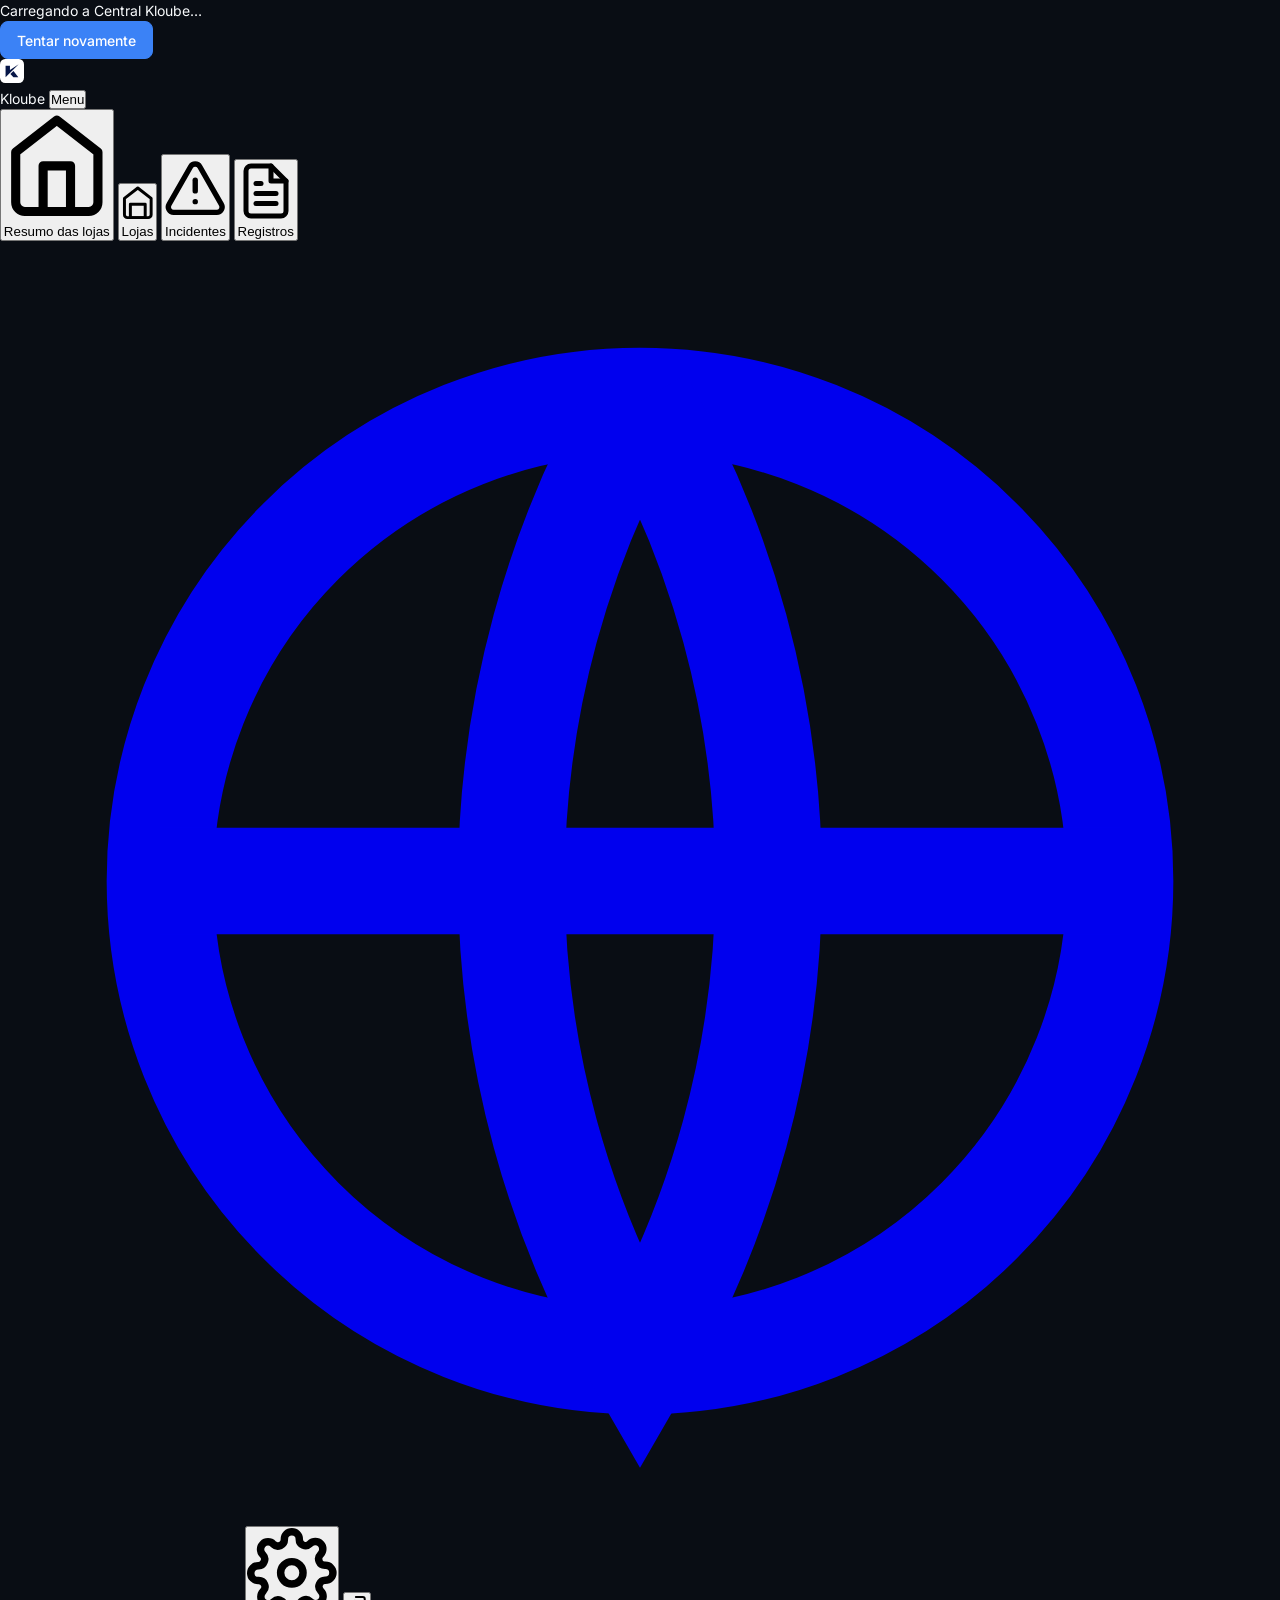
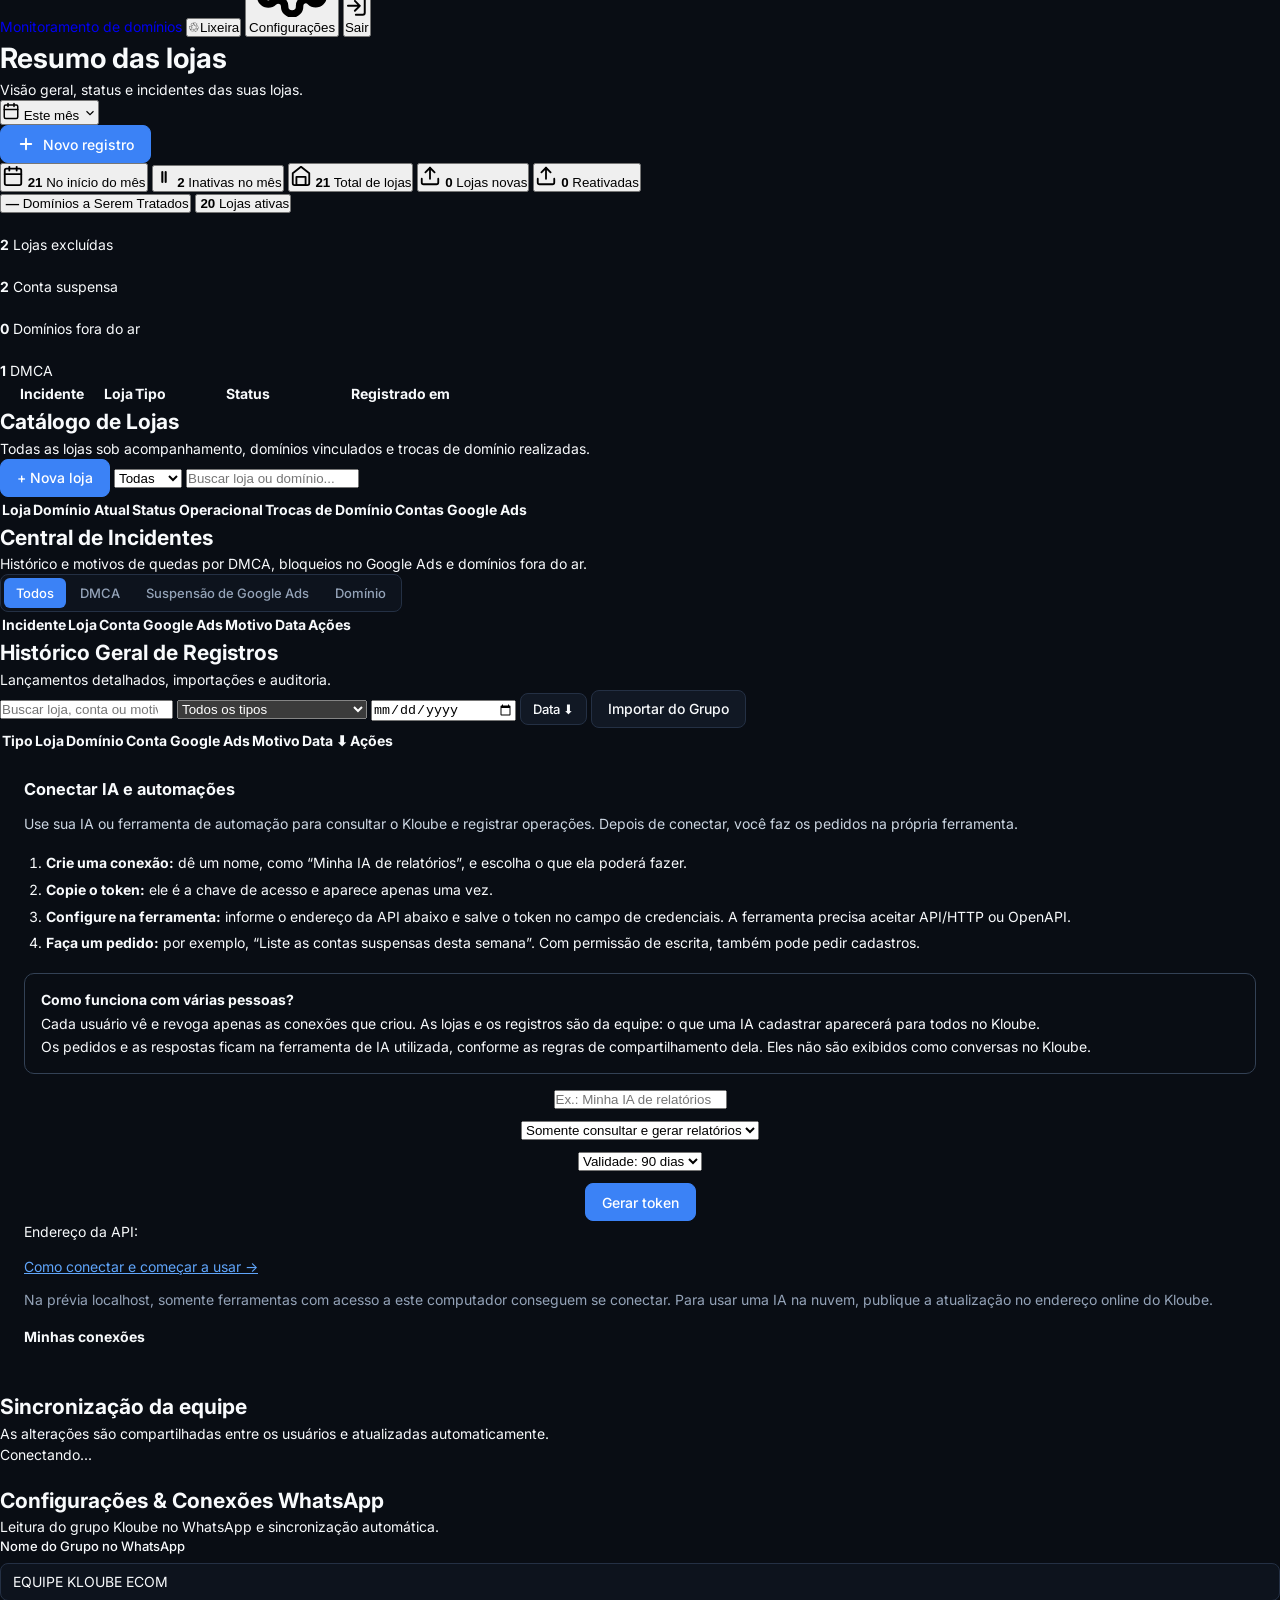
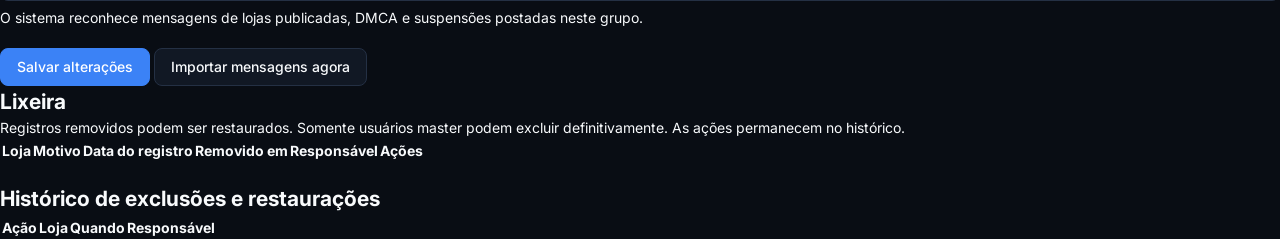
==== public/index.html @ 589d80f4 "Registra três trocas de domínio e adiciona carregamento inicial" ====
<!DOCTYPE html>
<html lang="pt-BR">
<head>
    <meta charset="UTF-8" />
    <meta name="viewport" content="width=device-width, initial-scale=1.0" />
    <title>Kloube — Resumo das Lojas</title>
    <link rel="shortcut icon" type="image/svg+xml" href="data:image/svg+xml,%3Csvg xmlns='http://www.w3.org/2000/svg' viewBox='0 0 28 28' fill='none'%3E%3Crect width='28' height='28' rx='6' fill='%23FFFFFF'/%3E%3Cpath d='M6.5 7.8H11.6V12.9L21.8 6.2L6.5 21.2V7.8Z' fill='%23061647'/%3E%3Cpath d='M15.7 13.9L12.1 17.4L15.7 21.2H21.4L15.7 13.9Z' fill='%23061647'/%3E%3C/svg%3E" />
    <link rel="preconnect" href="https://fonts.googleapis.com">
    <link rel="preconnect" href="https://fonts.gstatic.com" crossorigin>
    <link href="https://fonts.googleapis.com/css2?family=Inter:wght@400;500;600;700&family=JetBrains+Mono:wght@400;500&family=Plus+Jakarta+Sans:wght@600;700&display=swap" rel="stylesheet">
    <link rel="stylesheet" href="/styles.css?v=compact-tables-6" />
    <link rel="stylesheet" href="/date-picker.css?v=20261105">
    <link rel="stylesheet" href="/kloube-theme.css?v=5">
</head>
<body class="app-layout">
    <div id="dashboard-loading" class="dashboard-loading">
        <span class="dashboard-loading-spinner" aria-hidden="true"></span>
        <p id="dashboard-loading-message" role="status">Carregando a Central Kloube…</p>
        <button type="button" class="btn btn-primary" id="dashboard-loading-retry" hidden>Tentar novamente</button>
    </div>
    <!-- BARRA LATERAL (SIDEBAR KLOUBE) -->
    <aside class="sidebar" id="sidebar">
        <div class="sidebar-brand">
            <div class="brand-logo-badge">
                <svg width="24" height="24" viewBox="0 0 28 28" fill="none">
                    <rect width="28" height="28" rx="6" fill="#FFFFFF"/>
                    <path d="M6.5 7.8H11.6V12.9L21.8 6.2L6.5 21.2V7.8Z" fill="#061647"/>
                    <path d="M15.7 13.9L12.1 17.4L15.7 21.2H21.4L15.7 13.9Z" fill="#061647"/>
                </svg>
            </div>
            <span class="brand-logo-text">Kloube</span>
            <button type="button" class="mobile-back-btn" id="mobile-back-btn" hidden><span aria-hidden="true">←</span> Voltar</button>
            <button type="button" class="mobile-menu-toggle" id="mobile-menu-toggle" aria-controls="sidebar-nav" aria-expanded="false">Menu</button>
        </div>

        <nav class="sidebar-nav" id="sidebar-nav" aria-label="Navegação principal">
            <button type="button" class="nav-item active" data-view="summary">
                <svg class="nav-icon" viewBox="0 0 24 24" fill="none" stroke="currentColor" stroke-width="2" stroke-linecap="round" stroke-linejoin="round">
                    <path d="m3 9 9-7 9 7v11a2 2 0 0 1-2 2H5a2 2 0 0 1-2-2z"></path>
                    <polyline points="9 22 9 12 15 12 15 22"></polyline>
                </svg>
                <span>Resumo das lojas</span>
            </button>

            <button type="button" class="nav-item" data-view="stores">
                <svg class="nav-icon" viewBox="0 0 24 24" fill="none" stroke="currentColor" stroke-width="2" stroke-linecap="round" stroke-linejoin="round">
                    <path d="M3 9l9-7 9 7v11a2 2 0 0 1-2 2H5a2 2 0 0 1-2-2z"></path>
                    <rect x="7" y="13" width="10" height="9"></rect>
                </svg>
                <span>Lojas</span>
            </button>

            <button type="button" class="nav-item" data-view="incidents">
                <svg class="nav-icon" viewBox="0 0 24 24" fill="none" stroke="currentColor" stroke-width="2" stroke-linecap="round" stroke-linejoin="round">
                    <path d="m21.73 18-8-14a2 2 0 0 0-3.48 0l-8 14A2 2 0 0 0 4 21h16a2 2 0 0 0 1.73-3Z"></path>
                    <line x1="12" y1="9" x2="12" y2="13"></line>
                    <line x1="12" y1="17" x2="12.01" y2="17"></line>
                </svg>
                <span>Incidentes</span>
            </button>

            <button type="button" class="nav-item" data-view="records">
                <svg class="nav-icon" viewBox="0 0 24 24" fill="none" stroke="currentColor" stroke-width="2" stroke-linecap="round" stroke-linejoin="round">
                    <path d="M14 2H6a2 2 0 0 0-2 2v16a2 2 0 0 0 2 2h12a2 2 0 0 0 2-2V8z"></path>
                    <polyline points="14 2 14 8 20 8"></polyline>
                    <line x1="16" y1="13" x2="8" y2="13"></line>
                    <line x1="16" y1="17" x2="8" y2="17"></line>
                    <polyline points="10 9 9 9 8 9"></polyline>
                </svg>
                <span>Registros</span>
            </button>

            <a class="nav-item" href="/monitoramento/" style="text-decoration:none">
                <svg class="nav-icon" viewBox="0 0 24 24" fill="none" stroke="currentColor" stroke-width="2"><circle cx="12" cy="12" r="9"/><path d="M3 12h18M12 3a18 18 0 0 1 0 18 18 18 0 0 1 0-18"/></svg>
                <span>Monitoramento de domínios</span>
            </a>

            <button type="button" class="nav-item" data-view="trash"><span aria-hidden="true">♲</span><span>Lixeira</span></button>
            <button type="button" class="nav-item" data-view="settings">
                <svg class="nav-icon" viewBox="0 0 24 24" fill="none" stroke="currentColor" stroke-width="2" stroke-linecap="round" stroke-linejoin="round">
                    <circle cx="12" cy="12" r="3"></circle>
                    <path d="M19.4 15a1.65 1.65 0 0 0 .33 1.82l.06.06a2 2 0 0 1 0 2.83 2 2 0 0 1-2.83 0l-.06-.06a1.65 1.65 0 0 0-1.82-.33 1.65 1.65 0 0 0-1 1.51V21a2 2 0 0 1-2 2 2 2 0 0 1-2-2v-.09A1.65 1.65 0 0 0 9 19.4a1.65 1.65 0 0 0-1.82.33l-.06.06a2 2 0 0 1-2.83 0 2 2 0 0 1 0-2.83l.06-.06a1.65 1.65 0 0 0 .33-1.82 1.65 1.65 0 0 0-1.51-1H3a2 2 0 0 1-2-2 2 2 0 0 1 2-2h.09A1.65 1.65 0 0 0 4.6 9a1.65 1.65 0 0 0-.33-1.82l-.06-.06a2 2 0 0 1 0-2.83 2 2 0 0 1 2.83 0l.06.06a1.65 1.65 0 0 0 1.82.33H9a1.65 1.65 0 0 0 1-1.51V3a2 2 0 0 1 2-2 2 2 0 0 1 2 2v.09a1.65 1.65 0 0 0 1 1.51 1.65 1.65 0 0 0 1.82-.33l.06-.06a2 2 0 0 1 2.83 0 2 2 0 0 1 0 2.83l-.06.06a1.65 1.65 0 0 0-.33 1.82V9a1.65 1.65 0 0 0 1.51 1H21a2 2 0 0 1 2 2 2 2 0 0 1-2 2h-.09a1.65 1.65 0 0 0-1.51 1z"></path>
                </svg>
                <span>Configurações</span>
            </button>
            <button type="button" id="btn-app-logout" class="nav-item"><svg class="nav-icon" viewBox="0 0 24 24" fill="none" stroke="currentColor" stroke-width="2" stroke-linecap="round" stroke-linejoin="round" aria-hidden="true"><path d="M10 17l5-5-5-5m5 5H3m8-9h7a2 2 0 0 1 2 2v14a2 2 0 0 1-2 2h-7"/></svg><span>Sair</span></button>
        </nav>

    </aside>

    <!-- ÁREA PRINCIPAL -->
    <main class="main-content">
        <!-- CABEÇALHO SUPERIOR -->
        <header class="dashboard-header">
            <div class="header-titles">
                <h1 class="header-title" id="page-main-title">Resumo das lojas</h1>
                <p class="header-subtitle summary-subtitle">Visão geral, status e incidentes das suas lojas.</p>
            </div>

            <div class="header-actions">
                <!-- Seletor de Período & Calendário -->
                <div class="calendar-filter-dropdown" id="calendar-filter-container">
                    <button type="button" class="calendar-trigger-btn" id="btn-calendar-trigger">
                        <svg class="calendar-icon" width="18" height="18" viewBox="0 0 24 24" fill="none" stroke="currentColor" stroke-width="2" stroke-linecap="round" stroke-linejoin="round">
                            <rect x="3" y="4" width="18" height="18" rx="2" ry="2"></rect>
                            <line x1="16" y1="2" x2="16" y2="6"></line>
                            <line x1="8" y1="2" x2="8" y2="6"></line>
                            <line x1="3" y1="10" x2="21" y2="10"></line>
                        </svg>
                        <span id="calendar-trigger-label">Este mês</span>
                        <svg class="chevron-icon" width="14" height="14" viewBox="0 0 24 24" fill="none" stroke="currentColor" stroke-width="2">
                            <polyline points="6 9 12 15 18 9"></polyline>
                        </svg>
                    </button>

                    <!-- Menu Popover Dropdown -->
                    <div class="calendar-menu-popover" id="calendar-menu" style="display:none;">
                        <div class="calendar-presets">
                            <button type="button" class="calendar-preset-btn" data-preset="day">
                                <span>Dia</span>
                            </button>
                            <button type="button" class="calendar-preset-btn" data-preset="week">
                                <span>Últimos 7 dias</span>
                            </button>
                            <button type="button" class="calendar-preset-btn active" data-preset="this_month">
                                <span>Este mês</span>
                            </button>
                            <button type="button" class="calendar-preset-btn" data-preset="prev_month">
                                <span>Mês anterior</span>
                            </button>
                            <button type="button" class="calendar-preset-btn" data-preset="custom">
                                <span>Personalizado</span>
                            </button>
                        </div>

                        <!-- Seletor de Período Personalizado -->
                        <div class="custom-range-box" id="custom-range-box" style="display:none;">
                            <div class="custom-range-fields">
                                <div class="custom-field">
                                    <label for="custom-date-start">De:</label>
                                    <input type="date" id="custom-date-start" />
                                </div>
                                <div class="custom-field">
                                    <label for="custom-date-end">Até:</label>
                                    <input type="date" id="custom-date-end" />
                                </div>
                            </div>
                            <button type="button" id="btn-apply-custom-range" class="btn btn-primary btn-sm" style="width:100%;margin-top:10px;">
                                Aplicar filtro
                            </button>
                        </div>
                    </div>
                </div>

                <!-- Botão Novo Registro -->
                <button type="button" id="btn-open-add-modal" class="btn btn-primary btn-add-record">
                    <svg width="18" height="18" viewBox="0 0 24 24" fill="none" stroke="currentColor" stroke-width="2.5" stroke-linecap="round" stroke-linejoin="round">
                        <line x1="12" y1="5" x2="12" y2="19"></line>
                        <line x1="5" y1="12" x2="19" y2="12"></line>
                    </svg>
                    <span>Novo registro</span>
                </button>
            </div>
        </header>

        <!-- VIEW 1: RESUMO DAS LOJAS (TELA PRINCIPAL IDÊNTICA AO LAYOUT) -->
        <section id="view-summary" class="view-panel active">
            <!-- LINHA 1: BARRA DE MÉTRICAS PRINCIPAIS (5 CARDS) -->
            <div class="metrics-bar-card">
                <!-- 1. No início do mês -->
                <button type="button" aria-controls="inspector-drawer" aria-pressed="false" class="metric-kpi-item" data-inspect="start_stores" title="Clique para ver as lojas que iniciaram o mês">
                    <span class="kpi-icon-box kpi-icon-box-muted">
                        <svg width="22" height="22" viewBox="0 0 24 24" fill="none" stroke="currentColor" stroke-width="2" stroke-linecap="round" stroke-linejoin="round">
                            <rect x="3" y="4" width="18" height="18" rx="2" ry="2"></rect>
                            <line x1="16" y1="2" x2="16" y2="6"></line>
                            <line x1="8" y1="2" x2="8" y2="6"></line>
                            <line x1="3" y1="10" x2="21" y2="10"></line>
                        </svg>
                    </span>
                    <span class="kpi-body">
                        <strong class="kpi-number" id="kpi-start-stores">21</strong>
                        <span class="kpi-label">No início do mês</span>
                    </span>
                </button>

                <!-- 3. Inativas no mês -->
                <button type="button" aria-controls="inspector-drawer" aria-pressed="false" class="metric-kpi-item" data-inspect="inactive_all" title="Clique para ver as lojas inativas">
                    <span class="kpi-icon-box kpi-icon-box-muted">
                        <svg width="20" height="20" viewBox="0 0 24 24" fill="none" stroke="currentColor" stroke-width="2.5" stroke-linecap="round" stroke-linejoin="round">
                            <line x1="10" y1="6" x2="10" y2="18"></line>
                            <line x1="14" y1="6" x2="14" y2="18"></line>
                        </svg>
                    </span>
                    <span class="kpi-body">
                        <strong class="kpi-number" id="kpi-inactive-stores">2</strong>
                        <span class="kpi-label">Inativas no mês</span>
                    </span>
                </button>

                <!-- 4. Total de lojas -->
                <button type="button" aria-controls="inspector-drawer" aria-pressed="false" class="metric-kpi-item" data-inspect="registered_all" title="Clique para ver o total registrado">
                    <span class="kpi-icon-box kpi-icon-box-muted">
                        <svg width="22" height="22" viewBox="0 0 24 24" fill="none" stroke="currentColor" stroke-width="2" stroke-linecap="round" stroke-linejoin="round">
                            <path d="M3 9l9-7 9 7v11a2 2 0 0 1-2 2H5a2 2 0 0 1-2-2z"></path>
                            <rect x="7" y="13" width="10" height="9"></rect>
                        </svg>
                    </span>
                    <span class="kpi-body">
                        <strong class="kpi-number" id="kpi-total-stores">21</strong>
                        <span class="kpi-label">Total de lojas</span>
                    </span>
                </button>

                <!-- 5. Lojas novas -->
                <button type="button" aria-controls="inspector-drawer" aria-pressed="false" class="metric-kpi-item" data-inspect="published_stores" title="Clique para ver lojas novas">
                    <span class="kpi-icon-box kpi-icon-box-muted">
                        <svg width="22" height="22" viewBox="0 0 24 24" fill="none" stroke="currentColor" stroke-width="2" stroke-linecap="round" stroke-linejoin="round">
                            <path d="M21 15v4a2 2 0 0 1-2 2H5a2 2 0 0 1-2-2v-4"></path>
                            <polyline points="17 8 12 3 7 8"></polyline>
                            <line x1="12" y1="3" x2="12" y2="15"></line>
                        </svg>
                    </span>
                    <span class="kpi-body">
                        <strong class="kpi-number" id="kpi-published-stores">0</strong>
                        <span class="kpi-label">Lojas novas</span>
                    </span>
                </button>
                <!-- 5. Reativadas -->
                <button type="button" aria-controls="inspector-drawer" aria-pressed="false" class="metric-kpi-item" data-inspect="reactivated_stores" title="Clique para ver lojas reativadas">
                    <span class="kpi-icon-box kpi-icon-box-muted">
                        <svg width="22" height="22" viewBox="0 0 24 24" fill="none" stroke="currentColor" stroke-width="2" stroke-linecap="round" stroke-linejoin="round">
                            <path d="M21 15v4a2 2 0 0 1-2 2H5a2 2 0 0 1-2-2v-4"></path>
                            <polyline points="17 8 12 3 7 8"></polyline>
                            <line x1="12" y1="3" x2="12" y2="15"></line>
                        </svg>
                    </span>
                    <span class="kpi-body">
                        <strong class="kpi-number" id="kpi-reactivated-stores">0</strong>
                        <span class="kpi-label">Reativadas</span>
                    </span>
                </button>
            </div>

            <div class="attention-section" role="region" aria-label="Status das lojas">
                <div class="attention-cards-grid">
                    <button type="button" class="attention-card" id="btn-domains-to-treat" data-filter-attention="domains_to_treat" aria-controls="summary-active-stores" aria-pressed="false" title="Ver domínios fora do ar no monitoramento">
                        <span class="attention-card-icon">
                            <img src="/assets/dashboard-domains-to-treat.png" alt="" />
                        </span>
                        <span class="attention-card-info">
                            <strong class="attention-card-val" id="att-val-domains-to-treat">—</strong>
                            <span class="attention-card-label">Domínios a Serem Tratados</span>
                        </span>
                    </button>

                    <button type="button" class="attention-card" id="btn-active-stores" data-filter-attention="active_stores" aria-controls="summary-active-stores" aria-pressed="false" title="Ver a lista de lojas ativas">
                        <span class="attention-card-icon">
                            <img src="/assets/dashboard-active-stores.png" alt="" />
                        </span>
                        <span class="attention-card-info">
                            <strong class="attention-card-val" id="kpi-active-stores">20</strong>
                            <span class="attention-card-label" id="label-active-stores">Lojas ativas</span>
                        </span>
                    </button>

                    <div class="attention-card" data-filter-attention="affected_stores" title="Filtrar lojas excluídas">
                        <div class="attention-card-icon">
                            <img src="/assets/dashboard-excluded-stores.png" alt="" />
                        </div>
                        <div class="attention-card-info">
                            <strong class="attention-card-val" id="att-val-affected-stores">2</strong>
                            <span class="attention-card-label">Lojas excluídas</span>
                        </div>
                    </div>

                    <div class="attention-card" data-filter-attention="ads_suspended" title="Filtrar contas Google Ads suspensas">
                        <div class="attention-card-icon">
                            <img src="/assets/dashboard-suspended-account.png" alt="" />
                        </div>
                        <div class="attention-card-info">
                            <strong class="attention-card-val" id="att-val-accounts-suspended">2</strong>
                            <span class="attention-card-label">Conta suspensa</span>
                        </div>
                    </div>

                    <div class="attention-card" data-filter-attention="domain_down" title="Filtrar domínios fora do ar">
                        <div class="attention-card-icon">
                            <img src="/assets/dashboard-domain-offline.png" alt="" />
                        </div>
                        <div class="attention-card-info">
                            <strong class="attention-card-val" id="att-val-domain-down">0</strong>
                            <span class="attention-card-label">Domínios fora do ar</span>
                        </div>
                    </div>

                    <div class="attention-card" data-filter-attention="dmca" title="Filtrar incidentes de DMCA">
                        <div class="attention-card-icon">
                            <img src="/assets/dashboard-dmca.png" alt="" />
                        </div>
                        <div class="attention-card-info">
                            <strong class="attention-card-val" id="att-val-dmca">1</strong>
                            <span class="attention-card-label">DMCA</span>
                        </div>
                    </div>
                </div>

                <section id="inspector-drawer" class="panel-card metric-details" aria-labelledby="drawer-title" hidden>
                    <div class="panel-card-header">
                        <div>
                            <h2 class="panel-card-title" id="drawer-title"></h2>
                            <p class="panel-card-subtitle" id="drawer-subtitle"></p>
                        </div>
                        <button type="button" class="btn btn-secondary" id="btn-close-drawer">Fechar</button>
                    </div>
                    <div class="metric-details-toolbar">
                        <input type="search" id="drawer-search" class="search-input" aria-label="Filtrar lojas deste indicador" placeholder="Filtrar lojas..." />
                        <span class="drawer-counter" id="drawer-counter" aria-live="polite"></span>
                    </div>
                    <div class="incidents-table-wrapper">
                        <table class="incidents-table" aria-labelledby="drawer-title">
                            <thead><tr>
                                <th scope="col"><span aria-label="Ícone da loja">Loja</span></th>
                                <th scope="col">Nome e domínio</th>
                                <th scope="col">Tipo</th>
                                <th scope="col">Status</th>
                                <th scope="col">Registrado em</th>
                                <th scope="col">Ações</th>
                            </tr></thead>
                            <tbody id="drawer-items-list"></tbody>
                        </table>
                        <div id="drawer-items-empty" class="table-empty-box" hidden>Nenhum item neste indicador.</div>
                    </div>
                </section>

                <div class="incidents-table-wrapper" id="summary-incidents">
                    <table class="incidents-table">
                        <thead>
                            <tr>
                                <th style="width: 100px;">Incidente</th>
                                <th id="incidents-entity-heading">Loja</th>
                                <th id="incidents-type-heading">Tipo</th>
                                <th id="incidents-status-heading" style="width: 160px;">Status</th>
                                <th style="width: 140px;">Registrado em</th>
                                <th style="width: 60px;"></th>
                            </tr>
                        </thead>
                        <tbody id="incidents-tbody">
                            <!-- Inserido dinamicamente via app.js -->
                        </tbody>
                    </table>

                    <div id="incidents-empty" class="table-empty-box" style="display:none;">
                        <p>Nenhum incidente registrado para este período.</p>
                    </div>
                </div>

                <div class="incidents-table-wrapper" id="summary-active-stores" hidden>
                    <table class="incidents-table" aria-label="Lojas ativas">
                        <thead>
                            <tr>
                                <th scope="col">Loja</th>
                                <th scope="col">Domínio</th>
                                <th scope="col" style="width: 160px;">Status</th>
                            </tr>
                        </thead>
                        <tbody id="summary-active-stores-tbody"></tbody>
                    </table>
                    <div id="summary-active-stores-empty" class="table-empty-box" hidden>
                        <p>Nenhuma loja ativa para este período.</p>
                    </div>
                </div>
            </div>
        </section>

        <!-- VIEW 2: LOJAS (RELAÇÃO COMPLETA DE TODAS AS LOJAS) -->
        <section id="view-stores" class="view-panel">
            <div class="panel-card">
                <div class="panel-card-header">
                    <div>
                        <h2 class="panel-card-title">Catálogo de Lojas <span id="stores-catalog-count" aria-live="polite"></span></h2>
                        <p class="panel-card-subtitle" id="stores-catalog-subtitle">Todas as lojas sob acompanhamento, domínios vinculados e trocas de domínio realizadas.</p>
                    </div>
                    <div class="panel-card-actions">
                        <button type="button" id="btn-all-stores" class="btn btn-secondary" style="display:none">Ver todas as lojas</button>
                        <button type="button" id="btn-new-store" class="btn btn-primary">+ Nova loja</button>
                        <select id="stores-status-filter" class="search-input" aria-label="Filtrar lojas por status">
                            <option value="all">Todas</option>
                            <option value="ativa">Ativas</option>
                            <option value="inativa">Inativas</option>
                        </select>
                        <input type="search" id="stores-search-input" class="search-input" placeholder="Buscar loja ou domínio..." />
                    </div>
                </div>
                <div class="table-responsive">
                    <table class="data-table">
                        <thead>
                            <tr>
                                <th>Loja</th>
                                <th>Domínio Atual</th>
                                <th>Status Operacional</th>
                                <th>Trocas de Domínio</th>
                                <th>Contas Google Ads</th>
                            </tr>
                        </thead>
                        <tbody id="stores-tbody"></tbody>
                    </table>
                </div>
            </div>
        </section>

        <!-- VIEW 3: INCIDENTES (PAINEL DEDICADO) -->
        <section id="view-incidents" class="view-panel">
            <div class="panel-card">
                <div class="panel-card-header">
                    <div>
                        <h2 class="panel-card-title">Central de Incidentes</h2>
                        <p class="panel-card-subtitle">Histórico e motivos de quedas por DMCA, bloqueios no Google Ads e domínios fora do ar.</p>
                    </div>
                    <div class="panel-card-actions">
                        <div class="segmented-control">
                            <button type="button" class="segment-btn inc-filter-btn active" data-inc-cat="all">Todos</button>
                            <button type="button" class="segment-btn inc-filter-btn" data-inc-cat="dmca">DMCA</button>
                            
                            <button type="button" class="segment-btn inc-filter-btn" data-inc-cat="ads_suspended">Suspensão de Google Ads</button>
                            <button type="button" class="segment-btn inc-filter-btn" data-inc-cat="domain_down">Domínio</button>
                        </div>
                    </div>
                </div>
                <div class="table-responsive">
                    <table class="data-table">
                        <thead>
                            <tr>
                                <th>Incidente</th>
                                <th>Loja</th>
                                <th>Conta Google Ads</th>
                                <th>Motivo</th>
                                <th>Data</th>
                                <th>Ações</th>
                            </tr>
                        </thead>
                        <tbody id="incidents-full-tbody"></tbody>
                    </table>
                </div>
            </div>
        </section>

        <!-- VIEW 4: REGISTROS (HISTÓRICO GERAL PERMANENTE) -->
        <section id="view-records" class="view-panel">
            <div class="panel-card">
                <div class="panel-card-header">
                    <div>
                        <h2 class="panel-card-title">Histórico Geral de Registros</h2>
                        <p class="panel-card-subtitle">Lançamentos detalhados, importações e auditoria.</p>
                    </div>
                    <div class="panel-card-actions">
                        <input type="search" id="history-search-input" class="search-input" placeholder="Buscar loja, conta ou motivo..." />
                        <select id="history-type-filter" class="search-input" aria-label="Filtrar por tipo" style="width:190px;color-scheme:dark;">
                            <option value="all">Todos os tipos</option>
                            <option value="dmca">DMCA</option>
                            <option value="ads">Suspensão de Google Ads</option>
                            <option value="store_published">Loja nova</option>
                            <option value="store_reactivated">Loja reativada</option>
                            <option value="store_inactive">Loja inativa</option>
                            <option value="domain_swapped">Troca de domínio</option>
                            <option value="domain_down">Domínio fora do ar</option>
                        </select>
                        <input type="date" id="history-date-filter" class="search-input" style="width:145px;" title="Filtrar por data exata" />
                        <button type="button" id="btn-toggle-sort-order" class="btn btn-secondary btn-sm" title="Alternar ordem de ordenação">
                            <span>Data ⬇</span>
                        </button>
                        <button type="button" id="btn-open-paste-modal" class="btn btn-secondary">
                            <span>Importar do Grupo</span>
                        </button>
                    </div>
                </div>
                <div class="table-responsive">
                    <table class="data-table">
                        <thead>
                            <tr>
                                <th>Tipo</th>
                                <th>Loja</th>
                                <th>Domínio</th>
                                <th>Conta Google Ads</th>
                                <th>Motivo</th>
                                <th id="th-sort-date" style="cursor:pointer;user-select:none;" title="Clique para ordenar">
                                    Data <span id="sort-date-icon">⬇</span>
                                </th>
                                <th style="text-align:right;">Ações</th>
                            </tr>
                        </thead>
                        <tbody id="records-full-tbody"></tbody>
                    </table>
                </div>
            </div>
        </section>

        <!-- VIEW 5: CONFIGURAÇÕES -->
        <section id="view-settings" class="view-panel">
            <div class="panel-card" style="margin-bottom:20px;padding:24px">
                <h3>Conectar IA e automações</h3>
                <p style="margin:12px 0;color:#cbd5e1">Use sua IA ou ferramenta de automação para consultar o Kloube e registrar operações. Depois de conectar, você faz os pedidos na própria ferramenta.</p>
                <ol style="padding-left:22px;line-height:1.9;margin:16px 0">
                    <li><strong>Crie uma conexão:</strong> dê um nome, como “Minha IA de relatórios”, e escolha o que ela poderá fazer.</li>
                    <li><strong>Copie o token:</strong> ele é a chave de acesso e aparece apenas uma vez.</li>
                    <li><strong>Configure na ferramenta:</strong> informe o endereço da API abaixo e salve o token no campo de credenciais. A ferramenta precisa aceitar API/HTTP ou OpenAPI.</li>
                    <li><strong>Faça um pedido:</strong> por exemplo, “Liste as contas suspensas desta semana”. Com permissão de escrita, também pode pedir cadastros.</li>
                </ol>
                <div style="padding:14px 16px;border:1px solid #334155;border-radius:10px;margin:16px 0;line-height:1.7">
                    <strong>Como funciona com várias pessoas?</strong>
                    <p>Cada usuário vê e revoga apenas as conexões que criou. As lojas e os registros são da equipe: o que uma IA cadastrar aparecerá para todos no Kloube.</p>
                    <p>Os pedidos e as respostas ficam na ferramenta de IA utilizada, conforme as regras de compartilhamento dela. Eles não são exibidos como conversas no Kloube.</p>
                </div>
                <form id="integration-form" style="display:flex;gap:12px;flex-wrap:wrap;align-items:center">
                    <input class="search-input" id="integration-name" aria-label="Nome da conexão" placeholder="Ex.: Minha IA de relatórios" maxlength="100" required>
                    <select class="filter-select" id="integration-scope"><option value="read">Somente consultar e gerar relatórios</option><option value="write">Consultar e cadastrar registros</option></select>
                    <select class="filter-select" id="integration-days"><option value="90">Validade: 90 dias</option><option value="30">30 dias</option><option value="365">365 dias</option></select>
                    <button class="btn btn-primary" type="submit">Gerar token</button>
                </form>
                <p id="integration-message" role="status"></p>
                <div id="integration-secret" hidden><p>Copie agora: o token só aparece uma vez. Guarde-o no campo de credenciais da ferramenta.</p><input id="integration-token" readonly class="search-input" style="width:100%"><button class="btn btn-secondary" type="button" id="integration-copy">Copiar token</button><button class="btn btn-secondary" type="button" id="integration-hide">Ocultar token</button></div>
                <p>Endereço da API: <code id="integration-url"></code></p>
                <p style="margin:12px 0"><a href="/integration-guide.html" target="_blank" rel="noopener" style="color:#60a5fa">Como conectar e começar a usar →</a></p>
                <p style="color:#94a3b8;margin-bottom:16px">Na prévia localhost, somente ferramentas com acesso a este computador conseguem se conectar. Para usar uma IA na nuvem, publique a atualização no endereço online do Kloube.</p>
                <h4>Minhas conexões</h4>
                <div id="integration-list"></div>
            </div>
            <div id="master-users-card" class="panel-card" style="display:none;margin-bottom:20px">
                <div class="panel-card-header"><div><h2 class="panel-card-title">Usuários e acessos</h2><p class="panel-card-subtitle">Administração master de contas do painel.</p></div></div>
                <div class="settings-content">
                    <form id="master-create-user-form"><div class="form-row-2"><div class="form-field"><label for="master-new-email">E-mail do novo usuário</label><input id="master-new-email" type="email" autocomplete="off" required></div><div class="form-field"><label for="master-new-password">Senha inicial</label><input id="master-new-password" type="password" autocomplete="new-password" minlength="6" required></div></div><button class="btn btn-primary" type="submit" id="master-create-user-btn">Criar conta</button><p id="master-users-message" role="status" style="color:#94a3b8;margin-top:12px"></p></form>
                    <div class="table-responsive"><table class="data-table"><thead><tr><th>E-mail</th><th>Permissão</th><th>Ação</th></tr></thead><tbody id="master-users-body"></tbody></table></div>
                    <details style="margin-top:16px"><summary>Histórico de criação e exclusão de usuários</summary><div id="master-users-audit" style="padding-top:12px;color:#94a3b8;font-size:12px"></div></details>
                </div>
            </div>

            <div class="panel-card" style="margin-bottom:20px"><div class="panel-card-header"><div><h2 class="panel-card-title">Sincronização da equipe</h2><p class="panel-card-subtitle">As alterações são compartilhadas entre os usuários e atualizadas automaticamente.</p></div><span class="badge-pill" id="badge-cloud-status">Conectando...</span></div></div>

            <div class="panel-card">
                <div class="panel-card-header">
                    <div>
                        <h2 class="panel-card-title">Configurações &amp; Conexões WhatsApp</h2>
                        <p class="panel-card-subtitle">Leitura do grupo Kloube no WhatsApp e sincronização automática.</p>
                    </div>
                </div>
                <div class="settings-content">
                    <div class="form-field">
                        <label>Nome do Grupo no WhatsApp</label>
                        <input type="text" id="cfg-target-group" value="EQUIPE KLOUBE ECOM" />
                        <span class="field-hint">O sistema reconhece mensagens de lojas publicadas, DMCA e suspensões postadas neste grupo.</span>
                    </div>

                    <div class="settings-action-row" style="margin-top:20px;">
                        <button type="button" id="btn-save-wa-settings" class="btn btn-primary">Salvar alterações</button>
                        <button type="button" id="btn-open-paste-modal-2" class="btn btn-secondary">Importar mensagens agora</button>
                    </div>
                </div>
            </div>
        </section>
        <section id="view-trash" class="view-panel">
            <div class="panel-card">
                <div class="panel-card-header"><div><h2 class="panel-card-title">Lixeira</h2><p class="panel-card-subtitle">Registros removidos podem ser restaurados. Somente usuários master podem excluir definitivamente. As ações permanecem no histórico.</p></div></div>
                <div class="table-responsive"><table class="data-table"><thead><tr><th>Loja</th><th>Motivo</th><th>Data do registro</th><th>Removido em</th><th>Responsável</th><th>Ações</th></tr></thead><tbody id="trash-records-body"></tbody></table></div>
            </div>
            <div class="panel-card" style="margin-top:20px"><div class="panel-card-header"><h2 class="panel-card-title">Histórico de exclusões e restaurações</h2></div><div class="table-responsive"><table class="data-table"><thead><tr><th>Ação</th><th>Loja</th><th>Quando</th><th>Responsável</th></tr></thead><tbody id="trash-audit-body"></tbody></table></div></div>
        </section>
    </main>

    <!-- MODAL: NOVO REGISTRO -->
    <div id="add-modal" class="modal-backdrop" style="display:none;" role="dialog" aria-modal="true">
        <div class="modal-dialog">
            <div class="modal-header">
                <div>
                    <h3 class="modal-title">Novo registro</h3>
                    <p class="modal-subtitle">Adicione ao histórico permanente das lojas e Google Ads.</p>
                </div>
                <button type="button" class="icon-close" id="btn-close-add">&times;</button>
            </div>

            <form id="add-record-form" novalidate>
                <div class="form-field">
                    <label>Tipo de registro</label>
                    <div class="type-selector-3">
                        <label class="type-radio-card active" id="card-ev-ads">
                            <input type="radio" name="event_type" value="ads_suspended" checked />
                            <span class="type-radio-title">Conta Ads Suspensa</span>
                            <span class="type-radio-sub">Ex: Google Ads 23</span>
                        </label>
                        <label class="type-radio-card" id="card-ev-inactive">
                            <input type="radio" name="event_type" value="store_inactive" />
                            <span class="type-radio-title">Loja Inativa</span>
                            <span class="type-radio-sub">DMCA / Ads / Domínio</span>
                        </label>
                        <label class="type-radio-card" id="card-ev-published">
                            <input type="radio" name="event_type" value="store_published" />
                            <span class="type-radio-title">Loja nova</span>
                            <span class="type-radio-sub">Primeira publicação</span>
                        </label>
                        <label class="type-radio-card" id="card-ev-reactivated">
                            <input type="radio" name="event_type" value="store_reactivated" />
                            <span class="type-radio-title">Loja reativada</span>
                            <span class="type-radio-sub">Voltou ao ar</span>
                        </label>
                    </div>
                </div>

                <div class="form-row-2">
                    <div class="form-field">
                        <label for="input-store">Nome da loja</label>
                        <input type="text" id="input-store" list="known-stores-datalist" placeholder="Ex: Maggie's Tanks" required autocomplete="off" />
                        <datalist id="known-stores-datalist"></datalist>
                    </div>

                    <div class="form-field" id="field-domain-box">
                        <label for="input-domain">Domínio associado</label>
                        <input type="text" id="input-domain" placeholder="Ex: wearmaggies.com" autocomplete="off" />
                    </div>
                </div>

                <div class="form-field" id="field-account-box">
                    <label for="input-account">Conta do Google Ads</label>
                    <input type="text" id="input-account" placeholder="Ex: Google Ads 79" autocomplete="off" />
                </div>

                <div class="form-field" id="field-inactive-cat-box" style="display:none;">
                    <label for="input-inactive-cat">Motivo da inativação da loja</label>
                    <select id="input-inactive-cat" class="filter-select" style="width:100%;height:40px;">
                        <option value="ads_block">Bloqueio no Google Ads</option>
                        <option value="dmca">Direitos autorais (DMCA)</option>
                        <option value="domain_down">Domínio fora do ar</option>
                    </select>
                </div>

                <div class="form-field" id="field-reason-box">
                    <label for="input-reason">Motivo / Observação</label>
                    <input type="text" id="input-reason" placeholder="Ex: Suspensão no Google Ads, Phishing..." autocomplete="off" />
                    <div class="quick-reasons">
                        <button type="button" class="chip-btn" data-reason="Bloqueio no Google Ads">Bloqueio Google Ads</button>
                        <button type="button" class="chip-btn" data-reason="Direitos autorais (DMCA)">DMCA</button>
                        <button type="button" class="chip-btn" data-reason="Domínio fora do ar">Domínio fora do ar</button>
                    </div>
                </div>

                <label class="copy-check-row" id="row-also-inactive">
                    <input type="checkbox" id="chk-also-inactive" />
                    <span>Marcar também esta loja como inativa</span>
                </label>

                <div class="form-field">
                    <label for="input-date">Data do ocorrido</label>
                    <input type="date" id="input-date" />
                </div>

                <div class="modal-actions">
                    <button type="button" class="btn btn-secondary" id="btn-cancel-add">Cancelar</button>
                    <button type="submit" class="btn btn-primary">Salvar registro</button>
                </div>
            </form>
        </div>
    </div>

    <!-- MODAL: IMPORTAR MENSAGENS DO GRUPO -->
    <div id="paste-modal" class="modal-backdrop" style="display:none;" role="dialog" aria-modal="true">
        <div class="modal-dialog modal-dialog-lg">
            <div class="modal-header">
                <div>
                    <h3 class="modal-title">Importar mensagens do WhatsApp</h3>
                    <p class="modal-subtitle">Cole mensagens copiadas do grupo. O sistema detecta automaticamente lojas publicadas, DMCA e suspensões.</p>
                </div>
                <button type="button" class="icon-close" id="btn-close-paste">&times;</button>
            </div>

            <form id="paste-form" novalidate>
                <div id="paste-form-error" class="form-error-box" style="display:none;"></div>
                <div class="form-field">
                    <label for="paste-textarea">Mensagens</label>
                    <textarea id="paste-textarea" rows="8" placeholder="Exemplos:&#10;[03/11/2026 10:15] Carlos: Loja Maggie's Tanks bloqueada no Google Ads 79&#10;&#10;[02/11/2026 21:14] Carlos: Sleepsake a loja caiu (DMCA)"></textarea>
                </div>
                <div class="modal-actions">
                    <button type="button" class="btn btn-secondary" id="btn-cancel-paste">Cancelar</button>
                    <button type="submit" class="btn btn-primary">Processar e registrar</button>
                </div>
            </form>
        </div>
    </div>

    <!-- MODAL: EDITAR REGISTRO -->
    <div id="edit-record-modal" class="modal-backdrop" style="display:none;" role="dialog" aria-modal="true">
        <div class="modal-dialog">
            <div class="modal-header">
                <div>
                    <h3 class="modal-title">Editar registro</h3>
                    <p class="modal-subtitle">Altere os dados, motivo ou conta deste registro.</p>
                </div>
                <button type="button" class="icon-close" id="btn-close-edit-modal">&times;</button>
            </div>

            <form id="edit-record-form" novalidate>
                <input type="hidden" id="edit-record-id" />

                <div class="form-field">
                    <label>Tipo de registro</label>
                    <select id="edit-event-type" class="filter-select" style="width:100%;height:40px;">
                        <option value="ads_suspended">Conta suspensa</option>
                        <option value="store_inactive">Loja inativa</option>
                        <option value="store_published">Loja nova</option>
                        <option value="store_reactivated">Loja reativada</option>
                    </select>
                </div>

                <div class="form-field" id="edit-inactive-cat-box" style="display:none;">
                    <label>Categoria de inativação</label>
                    <select id="edit-inactive-cat" class="filter-select" style="width:100%;height:40px;">
                        <option value="ads_block">Bloqueio no Google Ads</option>
                        <option value="dmca">DMCA</option>
                        <option value="domain_down">Domínio fora do ar</option>
                    </select>
                </div>

                <div class="form-row-2">
                    <div class="form-field">
                        <label for="edit-store">Nome da loja</label>
                        <input type="text" id="edit-store" required autocomplete="off" />
                    </div>

                    <div class="form-field">
                        <label for="edit-domain">Domínio associado</label>
                        <input type="text" id="edit-domain" autocomplete="off" />
                    </div>
                </div>

                <div class="form-row-2">
                    <div class="form-field">
                        <label for="edit-account">Conta do Google Ads</label>
                        <input type="text" id="edit-account" placeholder="Ex: Google Ads 79" autocomplete="off" />
                    </div>

                    <div class="form-field">
                        <label for="edit-date">Data do registro</label>
                        <input type="text" id="edit-date" placeholder="AAAA-MM-DD HH:MM:SS" autocomplete="off" />
                    </div>
                </div>

                <div class="form-field">
                    <label for="edit-reason">Motivo / Observação detalhada</label>
                    <textarea id="edit-reason" rows="3" class="search-input" style="width:100%;resize:vertical;"></textarea>
                </div>

                <div class="modal-actions">
                    <button type="button" class="btn btn-secondary" id="btn-cancel-edit-modal">Cancelar</button>
                    <button type="submit" class="btn btn-primary">Salvar alterações</button>
                </div>
            </form>
        </div>
    </div>

    <!-- MODAL: DETALHES DA LOJA (BLOQUEIOS, DATAS E HISTÓRICO COMPLETO) -->
    <div id="store-detail-modal" class="modal-backdrop" style="display:none;" role="dialog" aria-modal="true">
        <div class="modal-dialog modal-dialog-lg">
            <div class="modal-header" style="align-items:flex-start;">
                <div>
                    <span class="drawer-eyebrow">HISTÓRICO DA LOJA</span>
                    <h3 class="modal-title" id="modal-store-name">Nome da Loja</h3>
                    <p class="modal-subtitle" id="modal-store-domain">dominio.com</p>
                </div>
                <div style="display:flex;align-items:center;gap:12px;">
                    <div style="display:flex;align-items:center;gap:6px;">
                        <span style="font-size:12px;color:#94A3B8;">Status:</span>
                        <select id="modal-store-status-select" class="filter-select" style="height:32px;padding:2px 10px;font-weight:600;font-size:12.5px;">
                            <option value="Ativa">● Ativa</option>
                            <option value="Inativa">● Inativa</option>
                        </select>
                    </div>
                    <button type="button" class="icon-close" id="btn-close-store-detail">&times;</button>
                </div>
            </div>

            <div class="store-stats-grid">
                <details class="store-stat-disclosure" id="store-domains-disclosure">
                    <summary class="store-stat-pill" title="Clique para ver os domínios">
                        <strong class="store-stat-number" id="store-stat-domains-num">0</strong>
                        <span class="store-stat-label">Quantidade de domínios <span aria-hidden="true">⌄</span></span>
                    </summary>
                    <div class="store-stat-list" id="store-stat-domains-detail"></div>
                </details>
                <div class="store-stat-pill">
                    <strong class="store-stat-number" id="store-stat-dmca-num" style="color:#EF4444;">0</strong>
                    <span class="store-stat-label">Número de DMCA</span>
                </div>
                <details class="store-stat-disclosure" id="store-accounts-disclosure">
                    <summary class="store-stat-pill" title="Clique para ver as contas utilizadas">
                        <strong class="store-stat-number" id="store-stat-accounts-num" style="color:#3B82F6;">0</strong>
                        <span class="store-stat-label">Contas utilizadas <span aria-hidden="true">⌄</span></span>
                    </summary>
                    <div class="store-stat-list" id="store-stat-accounts-detail"></div>
                </details>
            </div>

            <!-- Linha do tempo das ocorrências e registros -->
            <div class="store-incidents-section">
                <div style="display:flex;justify-content:space-between;align-items:center;margin-bottom:12px;">
                    <h4 class="store-incidents-title" style="margin-bottom:0;">Registros e Ocorrências</h4>
                    <span id="modal-records-counter" style="font-size:12px;color:#94A3B8;"></span>
                </div>
                <div class="store-incidents-timeline" id="modal-store-timeline"></div>
            </div>

            <div class="modal-actions" style="margin-top:20px;">
                <button type="button" class="btn btn-secondary" id="btn-close-store-footer">Fechar</button>
            </div>
        </div>
    </div>

    <div id="toast-container" class="toast-container" aria-live="polite"></div>
    <script src="/date-picker.js?v=20261105-exact-day"></script>
    <script src="/app.js?v=carregamento"></script>
    <script src="/integrations.js?v=1"></script>
</body>
</html>
---- styles.css ----
:root {
    /* Paleta Base em Grafite */
    --bg-canvas: #090D14;
    --bg-surface: #111824;
    --bg-surface-elevated: #151E2D;
    --bg-surface-subtle: #0D131D;
    --bg-row-hover: #151F2E;

    /* Bordas */
    --border-default: #243044;
    --border-subtle: #1B2536;
    --border-strong: #33435E;

    /* Textos */
    --text-primary: #F8FAFC;
    --text-secondary: #94A3B8;
    --text-muted: #64748B;

    /* Acento Principal */
    --accent-blue: #3B82F6;
    --accent-blue-hover: #2563EB;
    --accent-blue-soft: rgba(59, 130, 246, 0.12);
    --accent-blue-border: rgba(59, 130, 246, 0.28);

    /* Estados Semânticos */
    --green-fg: #22C55E;
    --green-text: #4ADE80;
    --green-bg: rgba(34, 197, 94, 0.10);
    --green-border: rgba(34, 197, 94, 0.28);

    --red-fg: #EF4444;
    --red-text: #F87171;
    --red-bg: rgba(239, 68, 68, 0.10);
    --red-border: rgba(239, 68, 68, 0.28);

    --amber-fg: #F59E0B;
    --amber-text: #FBBF24;
    --amber-bg: rgba(245, 158, 11, 0.10);
    --amber-border: rgba(245, 158, 11, 0.28);

    /* Raios e Transições */
    --radius-sm: 6px;
    --radius-md: 8px;
    --radius-lg: 12px;
    --transition-fast: 150ms cubic-bezier(0.16, 1, 0.3, 1);
}

*,
*::before,
*::after {
    box-sizing: border-box;
    margin: 0;
    padding: 0;
}

html {
    -webkit-font-smoothing: antialiased;
    -moz-osx-font-smoothing: grayscale;
}

body {
    font-family: 'Inter', -apple-system, BlinkMacSystemFont, 'Segoe UI', Roboto, sans-serif;
    font-size: 14px;
    line-height: 1.5;
    background-color: var(--bg-canvas);
    color: var(--text-primary);
    min-height: 100vh;
    overflow-x: hidden;
}

/* Foco Acessível */
button:focus-visible,
a:focus-visible,
input:focus-visible,
select:focus-visible {
    outline: 2px solid var(--accent-blue);
    outline-offset: 2px;
}

.container {
    width: 100%;
    max-width: 1240px;
    margin: 0 auto;
    padding: 0 24px;
}

/* 1. Cabeçalho */
.topbar {
    background-color: var(--bg-canvas);
    border-bottom: 1px solid var(--border-subtle);
    position: sticky;
    top: 0;
    z-index: 40;
}

.topbar-inner {
    height: 64px;
    display: flex;
    align-items: center;
    justify-content: space-between;
    gap: 16px;
}

.topbar-left,
.topbar-right {
    display: flex;
    align-items: center;
    gap: 16px;
}

.brand {
    display: inline-flex;
    align-items: center;
    gap: 10px;
    text-decoration: none;
    color: var(--text-primary);
}

.brand-mark {
    display: inline-flex;
    align-items: center;
    justify-content: center;
}

.brand-wordmark {
    font-size: 20px;
    font-weight: 700;
    letter-spacing: -0.03em;
    color: #FFFFFF;
}

.topbar-divider {
    width: 1px;
    height: 20px;
    background-color: var(--border-default);
}

.monitor-status-indicator {
    display: inline-flex;
    align-items: center;
    gap: 8px;
    font-size: 13px;
    font-weight: 500;
    color: var(--text-secondary);
}

.status-dot {
    width: 8px;
    height: 8px;
    border-radius: 50%;
    flex-shrink: 0;
}

.status-dot-green {
    background-color: var(--green-fg);
}

.status-dot-amber {
    background-color: var(--amber-fg);
}

.account-email {
    display: inline-flex;
    align-items: center;
    gap: 8px;
    font-size: 13px;
    color: var(--text-secondary);
}

.account-email svg {
    color: var(--text-muted);
}

.topbar-btn {
    display: inline-flex;
    align-items: center;
    gap: 8px;
    background: transparent;
    border: 1px solid transparent;
    color: var(--text-secondary);
    font-family: inherit;
    font-size: 13px;
    font-weight: 500;
    padding: 6px 10px;
    border-radius: var(--radius-md);
    cursor: pointer;
    transition: color var(--transition-fast), background-color var(--transition-fast), border-color var(--transition-fast);
}

.topbar-btn:hover {
    color: var(--text-primary);
    background-color: var(--bg-surface);
    border-color: var(--border-default);
}

/* Layout Principal */
.main-layout {
    padding-top: 32px;
    padding-bottom: 48px;
    display: flex;
    flex-direction: column;
    gap: 24px;
}

/* Banner de Erro */
.error-banner {
    display: flex;
    align-items: center;
    gap: 12px;
    padding: 12px 16px;
    background-color: var(--red-bg);
    border: 1px solid var(--red-border);
    border-radius: var(--radius-md);
    color: var(--red-text);
    font-size: 14px;
}

.error-banner span {
    flex: 1;
}

/* 2. Identificação da Tela */
.page-header {
    display: flex;
    align-items: flex-start;
    justify-content: space-between;
    gap: 16px;
    flex-wrap: wrap;
}

.page-header-text {
    display: flex;
    flex-direction: column;
    gap: 4px;
}

.page-title {
    font-size: 28px;
    font-weight: 700;
    letter-spacing: -0.025em;
    color: var(--text-primary);
    line-height: 1.2;
}

.page-subtitle {
    font-size: 15px;
    color: var(--text-secondary);
}

.page-header-actions {
    display: flex;
    align-items: center;
    gap: 12px;
}

/* Botões Padronizados */
.btn {
    display: inline-flex;
    align-items: center;
    justify-content: center;
    gap: 8px;
    height: 38px;
    padding: 0 16px;
    font-family: inherit;
    font-size: 14px;
    font-weight: 500;
    border-radius: var(--radius-md);
    border: 1px solid transparent;
    cursor: pointer;
    white-space: nowrap;
    transition: background-color var(--transition-fast), border-color var(--transition-fast), color var(--transition-fast), opacity var(--transition-fast);
}

.btn:disabled {
    opacity: 0.55;
    cursor: not-allowed;
}

.btn-primary {
    background-color: var(--accent-blue);
    color: #FFFFFF;
    border-color: var(--accent-blue);
}

.btn-primary:hover:not(:disabled) {
    background-color: var(--accent-blue-hover);
    border-color: var(--accent-blue-hover);
}

.btn-secondary {
    background-color: var(--bg-surface);
    color: var(--text-primary);
    border-color: var(--border-default);
}

.btn-secondary:hover:not(:disabled) {
    background-color: var(--bg-surface-elevated);
    border-color: var(--border-strong);
}

.btn-subtle {
    background-color: var(--bg-surface-subtle);
    color: var(--text-secondary);
    border-color: var(--border-default);
    height: 34px;
    padding: 0 12px;
    font-size: 13px;
}

.btn-subtle:hover:not(:disabled) {
    color: var(--text-primary);
    background-color: var(--bg-surface-elevated);
    border-color: var(--border-strong);
}

.btn-danger {
    background-color: var(--red-fg);
    color: #FFFFFF;
    border-color: var(--red-fg);
}

.btn-danger:hover:not(:disabled) {
    background-color: #DC2626;
    border-color: #DC2626;
}

.btn-sm {
    height: 32px;
    padding: 0 12px;
    font-size: 13px;
}

/* 3. Cards de Resumo */
.summary-grid {
    display: grid;
    grid-template-columns: repeat(4, 1fr);
    gap: 16px;
}

.summary-card {
    background-color: var(--bg-surface);
    border: 1px solid var(--border-default);
    border-radius: var(--radius-lg);
    padding: 20px;
    min-height: 96px;
    display: flex;
    align-items: center;
    gap: 16px;
}

.summary-icon {
    width: 44px;
    height: 44px;
    border-radius: 10px;
    display: flex;
    align-items: center;
    justify-content: center;
    flex-shrink: 0;
}

.summary-icon-blue {
    background-color: var(--accent-blue-soft);
    border: 1px solid var(--accent-blue-border);
    color: var(--accent-blue);
}

.summary-icon-green {
    background-color: var(--green-bg);
    border: 1px solid var(--green-border);
}

.summary-dot-green {
    width: 12px;
    height: 12px;
    border-radius: 50%;
    background-color: var(--green-fg);
    box-shadow: 0 0 0 4px rgba(34, 197, 94, 0.18);
}

.summary-icon-red {
    background-color: var(--red-bg);
    border: 1px solid var(--red-border);
    color: var(--red-text);
}

.summary-icon-neutral {
    background-color: rgba(148, 163, 184, 0.08);
    border: 1px solid var(--border-default);
    color: var(--text-secondary);
}

.summary-content {
    display: flex;
    flex-direction: column;
    gap: 2px;
    min-width: 0;
}

.summary-label {
    font-size: 13px;
    font-weight: 500;
    color: var(--text-secondary);
    white-space: nowrap;
    overflow: hidden;
    text-overflow: ellipsis;
}

.summary-value {
    font-size: 24px;
    font-weight: 700;
    color: var(--text-primary);
    letter-spacing: -0.02em;
    line-height: 1.2;
}

/* 5. Painéis (Domínios e Alertas) */
.panel {
    background-color: var(--bg-surface);
    border: 1px solid var(--border-default);
    border-radius: var(--radius-lg);
    overflow: hidden;
}

.panel-header {
    padding: 20px 24px;
    display: flex;
    align-items: center;
    justify-content: space-between;
    gap: 16px;
    flex-wrap: wrap;
    border-bottom: 1px solid var(--border-subtle);
}

.panel-title-group {
    display: flex;
    flex-direction: column;
    gap: 2px;
}

.panel-title {
    font-size: 18px;
    font-weight: 600;
    color: var(--text-primary);
    letter-spacing: -0.01em;
}

.panel-meta {
    font-size: 13px;
    color: var(--text-secondary);
}

.panel-controls {
    display: flex;
    align-items: center;
    gap: 12px;
    flex-wrap: wrap;
}

/* Segmented Control (Filtros) */
.segmented-control {
    display: inline-flex;
    align-items: center;
    background-color: var(--bg-surface-subtle);
    border: 1px solid var(--border-default);
    border-radius: var(--radius-md);
    padding: 3px;
    gap: 2px;
}

.segment-btn {
    display: inline-flex;
    align-items: center;
    gap: 6px;
    height: 30px;
    padding: 0 12px;
    border: none;
    border-radius: var(--radius-sm);
    background: transparent;
    color: var(--text-secondary);
    font-family: inherit;
    font-size: 13px;
    font-weight: 500;
    cursor: pointer;
    transition: background-color var(--transition-fast), color var(--transition-fast);
}

.segment-btn:hover {
    color: var(--text-primary);
}

.segment-btn.active {
    background-color: var(--accent-blue);
    color: #FFFFFF;
}

.dot-indicator {
    width: 7px;
    height: 7px;
    border-radius: 50%;
}

.dot-green {
    background-color: var(--green-fg);
}

.dot-red {
    background-color: var(--red-fg);
}

.dot-draft {
    background-color: var(--text-muted);
}

.segment-btn.active .dot-green,
.segment-btn.active .dot-red,
.segment-btn.active .dot-draft {
    background-color: #FFFFFF;
}

/* Campo de Busca */
.search-field {
    position: relative;
    display: flex;
    align-items: center;
}

.search-field svg {
    position: absolute;
    left: 12px;
    color: var(--text-muted);
    pointer-events: none;
}

.search-field input {
    height: 36px;
    width: 240px;
    padding: 0 12px 0 34px;
    background-color: var(--bg-surface-subtle);
    border: 1px solid var(--border-default);
    border-radius: var(--radius-md);
    color: var(--text-primary);
    font-family: inherit;
    font-size: 13px;
    transition: border-color var(--transition-fast);
}

.search-field input::placeholder {
    color: var(--text-muted);
}

.search-field input:focus {
    outline: none;
    border-color: var(--accent-blue);
}

/* Tabela de Domínios */
.table-container {
    width: 100%;
    overflow-x: auto;
}

.domains-table {
    width: 100%;
    border-collapse: collapse;
    text-align: left;
}

.domains-table th {
    padding: 12px 24px;
    font-size: 11px;
    font-weight: 600;
    text-transform: uppercase;
    letter-spacing: 0.06em;
    color: var(--text-muted);
    background-color: var(--bg-surface-subtle);
    border-bottom: 1px solid var(--border-subtle);
    white-space: nowrap;
}

.domains-table td {
    padding: 16px 24px;
    border-bottom: 1px solid var(--border-subtle);
    vertical-align: middle;
}

.domains-table tbody tr {
    transition: background-color var(--transition-fast);
}

.domains-table tbody tr:last-child td {
    border-bottom: none;
}

.domains-table tbody tr:hover {
    background-color: var(--bg-row-hover);
}

.col-status {
    text-align: center;
    width: 150px;
}

.col-actions {
    text-align: right;
    width: 140px;
}

/* Célula Loja / Domínio */
.store-cell {
    display: flex;
    flex-direction: column;
    gap: 2px;
    max-width: 260px;
}

.store-name {
    font-size: 15px;
    font-weight: 600;
    color: var(--text-primary);
    white-space: nowrap;
    overflow: hidden;
    text-overflow: ellipsis;
}

.store-domain-link {
    display: inline-flex;
    align-items: center;
    gap: 5px;
    font-size: 13px;
    color: var(--accent-blue);
    text-decoration: none;
    max-width: 100%;
}

.store-domain-link span {
    white-space: nowrap;
    overflow: hidden;
    text-overflow: ellipsis;
}

.store-domain-link svg {
    flex-shrink: 0;
    opacity: 0.8;
}

.store-domain-link:hover {
    text-decoration: underline;
    color: #60A5FA;
}

/* Célula Diagnóstico e Destino */
.diag-cell {
    display: flex;
    align-items: flex-start;
    gap: 10px;
    max-width: 340px;
}

.diag-dot {
    width: 8px;
    height: 8px;
    border-radius: 50%;
    margin-top: 6px;
    flex-shrink: 0;
}

.diag-dot-online {
    background-color: var(--green-fg);
}

.diag-dot-offline {
    background-color: var(--red-fg);
}

.diag-dot-checking {
    background-color: var(--amber-fg);
}

.diag-dot-draft {
    background-color: var(--text-muted);
}

.diag-content {
    display: flex;
    flex-direction: column;
    gap: 2px;
    min-width: 0;
}

.diag-primary {
    font-size: 14px;
    font-weight: 600;
    line-height: 1.35;
}

.diag-primary.online {
    color: var(--green-text);
}

.diag-primary.offline {
    color: var(--red-text);
}

.diag-primary.checking {
    color: var(--amber-text);
}

.diag-primary.draft {
    color: var(--text-secondary);
}

.diag-secondary {
    font-size: 13px;
    color: var(--text-secondary);
    white-space: nowrap;
    overflow: hidden;
    text-overflow: ellipsis;
}

/* Célula Tempo / IP */
.meta-cell {
    display: flex;
    flex-direction: column;
    gap: 2px;
}

.meta-latency {
    font-size: 14px;
    font-weight: 600;
    color: var(--text-primary);
}

.meta-ip {
    font-size: 13px;
    color: var(--text-secondary);
    font-family: 'JetBrains Mono', monospace;
}

/* Célula Última Verificação */
.time-text {
    font-size: 14px;
    color: var(--text-primary);
    white-space: nowrap;
}

/* Badges de Status */
.status-cell {
    text-align: center;
}

.status-badge {
    display: inline-flex;
    align-items: center;
    justify-content: center;
    gap: 7px;
    height: 28px;
    padding: 0 12px;
    border-radius: 999px;
    font-size: 13px;
    font-weight: 500;
    white-space: nowrap;
}

.status-badge-online {
    background-color: var(--green-bg);
    border: 1px solid var(--green-border);
    color: var(--green-text);
}

.status-badge-offline {
    background-color: var(--red-bg);
    border: 1px solid var(--red-border);
    color: var(--red-text);
}

.status-badge-checking {
    background-color: var(--amber-bg);
    border: 1px solid var(--amber-border);
    color: var(--amber-text);
}

.status-badge-draft {
    background-color: rgba(148, 163, 184, 0.10);
    border: 1px solid var(--border-default);
    color: var(--text-secondary);
}

.badge-dot {
    width: 7px;
    height: 7px;
    border-radius: 50%;
}

.status-badge-online .badge-dot {
    background-color: var(--green-fg);
}

.status-badge-offline .badge-dot {
    background-color: var(--red-fg);
}

.status-badge-checking .badge-dot {
    background-color: var(--amber-fg);
}

.status-badge-draft .badge-dot {
    background-color: var(--text-muted);
}

/* Botões de Ação da Linha */
.row-actions {
    display: flex;
    align-items: center;
    justify-content: flex-end;
    gap: 8px;
}

.action-icon-btn {
    width: 34px;
    height: 34px;
    border-radius: var(--radius-md);
    background-color: var(--bg-surface-subtle);
    border: 1px solid var(--border-default);
    color: var(--text-secondary);
    display: inline-flex;
    align-items: center;
    justify-content: center;
    cursor: pointer;
    transition: background-color var(--transition-fast), border-color var(--transition-fast), color var(--transition-fast);
}

.action-icon-btn:hover:not(:disabled) {
    background-color: var(--bg-surface-elevated);
    border-color: var(--border-strong);
    color: var(--text-primary);
}

.action-icon-btn.action-delete:hover:not(:disabled) {
    background-color: var(--red-bg);
    border-color: var(--red-border);
    color: var(--red-text);
}

.spin {
    animation: spin 0.8s linear infinite;
}

@keyframes spin {
    from { transform: rotate(0deg); }
    to { transform: rotate(360deg); }
}

/* Estados de Lista Vazia / Carregando / Sem Resultados */
.state-box {
    padding: 48px 24px;
    text-align: center;
    display: flex;
    flex-direction: column;
    align-items: center;
    justify-content: center;
    gap: 12px;
}

.state-icon {
    width: 44px;
    height: 44px;
    border-radius: 10px;
    background-color: var(--bg-surface-subtle);
    border: 1px solid var(--border-default);
    color: var(--text-secondary);
    display: flex;
    align-items: center;
    justify-content: center;
}

.state-title {
    font-size: 16px;
    font-weight: 600;
    color: var(--text-primary);
}

.state-desc {
    font-size: 14px;
    color: var(--text-secondary);
    max-width: 420px;
}

.spinner {
    width: 24px;
    height: 24px;
    border: 2px solid var(--border-default);
    border-top-color: var(--accent-blue);
    border-radius: 50%;
    animation: spin 0.8s linear infinite;
}

/* 6. Histórico de Alertas */
.alerts-header {
    border-bottom: none;
    padding-bottom: 12px;
}

.alerts-list {
    padding: 0 24px 24px;
    display: flex;
    flex-direction: column;
    gap: 12px;
}

.alert-card {
    background-color: var(--bg-surface-subtle);
    border: 1px solid var(--border-default);
    border-radius: var(--radius-md);
    padding: 16px;
    display: flex;
    align-items: center;
    justify-content: space-between;
    gap: 16px;
    flex-wrap: wrap;
}

.alert-card-left {
    display: flex;
    align-items: center;
    gap: 14px;
    min-width: 0;
}

.alert-icon-box {
    width: 40px;
    height: 40px;
    border-radius: var(--radius-md);
    background-color: var(--red-bg);
    border: 1px solid var(--red-border);
    color: var(--red-text);
    display: flex;
    align-items: center;
    justify-content: center;
    flex-shrink: 0;
}

.alert-info {
    display: flex;
    flex-direction: column;
    gap: 2px;
    min-width: 0;
}

.alert-store-title {
    font-size: 15px;
    font-weight: 600;
    color: var(--text-primary);
}

.alert-store-domain {
    font-weight: 400;
    color: var(--text-secondary);
    font-size: 13px;
    margin-left: 6px;
}

.alert-problem-desc {
    font-size: 13px;
    color: var(--text-secondary);
}

.alert-card-right {
    display: flex;
    align-items: center;
    gap: 16px;
    flex-wrap: wrap;
}

.alert-channels {
    display: flex;
    align-items: center;
    gap: 8px;
}

.channel-pill {
    display: inline-flex;
    align-items: center;
    gap: 6px;
    height: 28px;
    padding: 0 10px;
    border-radius: var(--radius-sm);
    background-color: var(--bg-surface);
    border: 1px solid var(--border-default);
    color: var(--text-secondary);
    font-size: 12px;
    font-weight: 500;
}

.channel-pill svg {
    color: var(--accent-blue);
}

.alert-timestamp {
    font-size: 13px;
    color: var(--text-secondary);
    white-space: nowrap;
}

.alerts-empty {
    padding: 20px;
    border: 1px dashed var(--border-default);
    border-radius: var(--radius-md);
    text-align: center;
    color: var(--text-secondary);
    font-size: 14px;
}

/* Rodapé de Status */
.status-footer {
    display: flex;
    align-items: center;
    justify-content: space-between;
    gap: 16px;
    flex-wrap: wrap;
    padding-top: 8px;
    font-size: 13px;
    color: var(--text-secondary);
}

.footer-left {
    display: flex;
    align-items: center;
    gap: 8px;
    flex-wrap: wrap;
}

.footer-sep {
    color: var(--border-default);
    margin: 0 4px;
}

.footer-muted {
    color: var(--text-muted);
}

.link-btn {
    background: none;
    border: none;
    color: var(--text-secondary);
    font-family: inherit;
    font-size: 13px;
    cursor: pointer;
    text-decoration: underline;
    text-underline-offset: 3px;
    transition: color var(--transition-fast);
}

.link-btn:hover {
    color: var(--text-primary);
}

/* Modais */
.modal-backdrop {
    position: fixed;
    inset: 0;
    background-color: rgba(5, 8, 13, 0.75);
    backdrop-filter: blur(4px);
    display: flex;
    align-items: center;
    justify-content: center;
    padding: 16px;
    z-index: 100;
}

.modal-dialog {
    width: 100%;
    max-width: 480px;
    background-color: var(--bg-surface);
    border: 1px solid var(--border-default);
    border-radius: var(--radius-lg);
    padding: 24px;
    box-shadow: 0 20px 40px rgba(0, 0, 0, 0.5);
    display: flex;
    flex-direction: column;
    gap: 20px;
    animation: modalFadeIn var(--transition-fast);
}

.modal-dialog-sm {
    max-width: 420px;
}

.modal-dialog-lg {
    max-width: 600px;
}

@keyframes modalFadeIn {
    from {
        opacity: 0;
        transform: translateY(6px) scale(0.99);
    }
    to {
        opacity: 1;
        transform: translateY(0) scale(1);
    }
}

.modal-header {
    display: flex;
    align-items: flex-start;
    justify-content: space-between;
    gap: 16px;
}

.modal-title {
    font-size: 18px;
    font-weight: 600;
    color: var(--text-primary);
}

.modal-subtitle {
    font-size: 13px;
    color: var(--text-secondary);
    margin-top: 4px;
}

.modal-body-text {
    font-size: 14px;
    color: var(--text-secondary);
    line-height: 1.55;
}

.icon-close {
    width: 32px;
    height: 32px;
    border-radius: var(--radius-sm);
    background: transparent;
    border: 1px solid transparent;
    color: var(--text-muted);
    display: inline-flex;
    align-items: center;
    justify-content: center;
    cursor: pointer;
    flex-shrink: 0;
    transition: color var(--transition-fast), background-color var(--transition-fast);
}

.icon-close:hover {
    color: var(--text-primary);
    background-color: var(--bg-surface-elevated);
}

/* Formulários nos Modais */
form {
    display: flex;
    flex-direction: column;
    gap: 16px;
}

.form-error-box {
    padding: 10px 12px;
    border-radius: var(--radius-md);
    background-color: var(--red-bg);
    border: 1px solid var(--red-border);
    color: var(--red-text);
    font-size: 13px;
}

.form-field {
    display: flex;
    flex-direction: column;
    gap: 6px;
}

.form-field label {
    font-size: 13px;
    font-weight: 500;
    color: var(--text-primary);
}

.label-optional {
    font-weight: 400;
    color: var(--text-muted);
}

.form-field input,
.form-field select {
    height: 38px;
    padding: 0 12px;
    background-color: var(--bg-surface-subtle);
    border: 1px solid var(--border-default);
    border-radius: var(--radius-md);
    color: var(--text-primary);
    font-family: inherit;
    font-size: 14px;
    transition: border-color var(--transition-fast);
}

.form-field input::placeholder {
    color: var(--text-muted);
}

.form-field input:focus,
.form-field select:focus {
    outline: none;
    border-color: var(--accent-blue);
}

.field-help {
    font-size: 12px;
    color: var(--text-muted);
    line-height: 1.4;
}

.form-row-2 {
    display: grid;
    grid-template-columns: 1fr 1fr;
    gap: 16px;
}

.toggle-box {
    display: flex;
    align-items: flex-start;
    gap: 10px;
    padding: 12px;
    background-color: var(--bg-surface-subtle);
    border: 1px solid var(--border-default);
    border-radius: var(--radius-md);
    cursor: pointer;
}

.toggle-box input {
    margin-top: 3px;
    width: 16px;
    height: 16px;
    accent-color: var(--accent-blue);
}

.toggle-box-text {
    display: flex;
    flex-direction: column;
    gap: 2px;
}

.toggle-box-text strong {
    font-size: 13px;
    font-weight: 500;
    color: var(--text-primary);
}

.toggle-box-text span {
    font-size: 12px;
    color: var(--text-secondary);
}

.smtp-section {
    padding: 16px;
    background-color: var(--bg-surface-subtle);
    border: 1px solid var(--border-default);
    border-radius: var(--radius-md);
    display: flex;
    flex-direction: column;
    gap: 14px;
}

.smtp-section-head h4 {
    font-size: 13px;
    font-weight: 600;
    color: var(--text-primary);
}

.smtp-section-head p {
    font-size: 12px;
    color: var(--text-secondary);
    margin-top: 2px;
}

.modal-actions {
    display: flex;
    align-items: center;
    justify-content: flex-end;
    gap: 10px;
    padding-top: 4px;
}

.modal-actions-spread {
    justify-content: space-between;
    flex-wrap: wrap;
}

.modal-actions-right {
    display: flex;
    align-items: center;
    gap: 10px;
}

/* Toasts */
.toast-container {
    position: fixed;
    bottom: 24px;
    right: 24px;
    display: flex;
    flex-direction: column;
    gap: 8px;
    z-index: 200;
    max-width: calc(100vw - 32px);
}

.toast {
    width: 340px;
    max-width: 100%;
    padding: 12px 16px;
    border-radius: var(--radius-md);
    background-color: var(--bg-surface-elevated);
    border: 1px solid var(--border-strong);
    color: var(--text-primary);
    box-shadow: 0 12px 28px rgba(0, 0, 0, 0.45);
    display: flex;
    align-items: flex-start;
    gap: 10px;
    animation: modalFadeIn var(--transition-fast);
}

.toast-dot {
    width: 8px;
    height: 8px;
    border-radius: 50%;
    margin-top: 6px;
    flex-shrink: 0;
}

.toast-success .toast-dot { background-color: var(--green-fg); }
.toast-error .toast-dot { background-color: var(--red-fg); }
.toast-info .toast-dot { background-color: var(--accent-blue); }

/* Responsividade Tablet e Mobile */
@media (max-width: 1024px) {
    .summary-grid {
        grid-template-columns: repeat(2, 1fr);
    }
}

@media (max-width: 768px) {
    .container {
        padding: 0 16px;
    }

    .hide-mobile,
    .account-email span {
        display: none;
    }

    .page-header {
        flex-direction: column;
        align-items: stretch;
    }

    .page-header-actions {
        width: 100%;
    }

    .page-header-actions .btn {
        flex: 1;
    }

    .summary-grid {
        grid-template-columns: repeat(2, 1fr);
        gap: 12px;
    }

    .summary-card {
        padding: 16px;
        min-height: 84px;
    }

    .panel-header {
        padding: 16px;
        flex-direction: column;
        align-items: stretch;
    }

    .panel-controls {
        flex-direction: column;
        align-items: stretch;
    }

    .segmented-control {
        width: 100%;
        justify-content: space-between;
    }

    .segment-btn {
        flex: 1;
        justify-content: center;
    }

    .search-field,
    .search-field input {
        width: 100%;
    }

    /* Adaptação da tabela para Cards no Mobile sem rolagem horizontal */
    .domains-table thead {
        display: none;
    }

    .domains-table,
    .domains-table tbody,
    .domains-table tr,
    .domains-table td {
        display: block;
        width: 100%;
    }

    .domains-table tbody tr {
        padding: 16px;
        border-bottom: 1px solid var(--border-default);
        display: flex;
        flex-direction: column;
        gap: 12px;
    }

    .domains-table td {
        padding: 0;
        border: none;
        text-align: left !important;
    }

    .store-cell,
    .diag-cell {
        max-width: 100%;
    }

    .mobile-row-top {
        display: flex;
        align-items: flex-start;
        justify-content: space-between;
        gap: 12px;
    }

    .meta-cell {
        flex-direction: row;
        align-items: center;
        gap: 12px;
    }

    .row-actions {
        justify-content: flex-start;
        padding-top: 4px;
    }

    .alerts-list {
        padding: 0 16px 16px;
    }

    .alert-card {
        flex-direction: column;
        align-items: flex-start;
    }

    .alert-card-right {
        width: 100%;
        justify-content: space-between;
    }

    .form-row-2 {
        grid-template-columns: 1fr;
    }
}

@media (max-width: 480px) {
    .summary-grid {
        grid-template-columns: 1fr;
    }
}

/* Tela de Login / Autenticação */
.auth-screen {
    position: fixed;
    inset: 0;
    z-index: 200;
    background-color: #090D14;
    display: flex;
    align-items: center;
    justify-content: center;
    padding: 24px;
    overflow: hidden;
}

.auth-glow-circle {
    position: absolute;
    width: 480px;
    height: 480px;
    border-radius: 50%;
    background: radial-gradient(circle, rgba(59, 130, 246, 0.48) 0%, rgba(37, 99, 235, 0.22) 42%, rgba(9, 13, 20, 0) 72%);
    filter: blur(36px);
    pointer-events: none;
    animation: kloubePulseGlow 3.6s ease-in-out infinite;
}

@keyframes kloubePulseGlow {
    0%, 100% {
        transform: scale(0.88);
        opacity: 0.45;
    }
    50% {
        transform: scale(1.22);
        opacity: 1;
    }
}

.auth-card {
    position: relative;
    z-index: 2;
    width: 100%;
    max-width: 420px;
    background-color: rgba(17, 24, 36, 0.92);
    backdrop-filter: blur(12px);
    border: 1px solid rgba(59, 130, 246, 0.28);
    border-radius: 16px;
    padding: 36px 32px;
    box-shadow: 0 24px 60px rgba(0, 0, 0, 0.65), 0 0 40px rgba(59, 130, 246, 0.14);
}

.auth-brand {
    display: inline-flex;
    align-items: center;
    gap: 10px;
    margin-bottom: 24px;
}

.auth-brand .brand-wordmark {
    font-size: 24px;
}

.auth-title {
    font-size: 22px;
    font-weight: 700;
    color: var(--text-primary);
    letter-spacing: -0.02em;
    margin-bottom: 6px;
}

.auth-subtitle {
    font-size: 14px;
    color: var(--text-secondary);
    margin-bottom: 24px;
}

.auth-label-row {
    display: flex;
    align-items: center;
    justify-content: space-between;
    gap: 8px;
}

.auth-forgot-link {
    font-size: 12.5px;
}

.auth-submit-btn {
    width: 100%;
    height: 42px;
    margin-top: 8px;
    font-size: 14.5px;
    font-weight: 600;
}

.auth-reset-actions {
    display: flex;
    align-items: center;
    gap: 10px;
    margin-top: 12px;
}

.auth-inline-row {
    display: flex;
    align-items: center;
    gap: 8px;
}

.auth-inline-row input {
    flex: 1;
}
---- date-picker.css ----
.calendar-menu-popover{width:590px;max-width:calc(100vw - 32px);padding:0;overflow:hidden}
.range-layout{display:grid;grid-template-columns:240px 1fr;color:#e2e8f0}
.range-shortcuts{padding:10px 0;border-right:1px solid #253249}
.range-shortcuts .calendar-preset-btn{border-radius:0;padding:11px 17px;font-size:13px}
.range-shortcuts .calendar-preset-btn.active{background:#17345b;color:#87baff}
.range-calendar{padding:18px;min-width:0}
.range-inputs{display:flex;gap:8px;align-items:center}
.range-inputs label{display:flex;flex-direction:column;gap:7px;font-size:11px;color:#94a3b8;min-width:0;flex:1}
.range-inputs input{width:100%;min-width:0;box-sizing:border-box;background:#0b1321;color:#f1f5f9;border:1px solid #334155;border-radius:6px;padding:10px 6px;font:inherit;color-scheme:dark}
.range-month-nav{display:flex;align-items:center;gap:8px;margin:22px 0 14px;text-transform:capitalize}
.range-month-nav strong{font-size:13px;flex:1}
.range-month-nav button,.range-relative button{background:transparent;color:#cbd5e1;border:0;border-radius:6px;cursor:pointer;padding:4px 10px}
.range-month-nav button{font-size:26px;line-height:24px}
.range-weekdays,.range-grid{display:grid;grid-template-columns:repeat(7,1fr);text-align:center}
.range-weekdays span{padding:8px 0;font-size:11px;color:#94a3b8}
.range-day{aspect-ratio:1;border:0;background:transparent;color:#e2e8f0;cursor:pointer;font-size:12px;border-radius:50%;position:relative}
.range-day.outside{color:#56657b}.range-day.between{background:#172d4d;border-radius:0;color:#bfdbfe}
.range-day.endpoint{background:#1d6fed;color:white}.range-day.today{box-shadow:inset 0 0 0 1px #408cff}
.range-day:hover,.range-month-nav button:hover{background:#274569;color:white}
.range-day:focus-visible,.range-shortcuts button:focus-visible{outline:2px solid #60a5fa;outline-offset:-2px}
#range-hint{font-size:11px;color:#94a3b8;line-height:1.5;min-height:33px;margin:15px 0}
.range-footer{display:flex;justify-content:flex-end;gap:8px;padding-top:12px;border-top:1px solid #253249}
.range-relative{border-top:1px solid #253249;margin-top:10px;padding:16px;display:flex;align-items:center;flex-wrap:wrap;gap:5px;font-size:12px;color:#94a3b8}
.range-relative input{width:46px;padding:7px;background:#0b1321;color:#e2e8f0;border:1px solid #334155;border-radius:4px}
.range-relative button{color:#87baff;padding:5px}
@media(max-width:650px){.calendar-menu-popover{position:fixed;top:90px;right:12px;left:12px;width:auto;max-height:calc(100dvh - 110px);overflow:auto;max-width:none}.range-layout{grid-template-columns:1fr}.range-shortcuts{display:grid;grid-template-columns:1fr 1fr;border-right:0;border-bottom:1px solid #253249}.range-shortcuts .calendar-preset-btn{font-size:12px;padding:9px 12px}.range-relative{grid-column:1/-1;margin:0;padding:8px 12px}.range-calendar{padding:14px}.range-day{aspect-ratio:auto;height:34px}}

@media(min-width:651px){.calendar-menu-popover{position:fixed;right:20px;top:132px;max-height:calc(100dvh - 150px);overflow:auto;z-index:2000}}
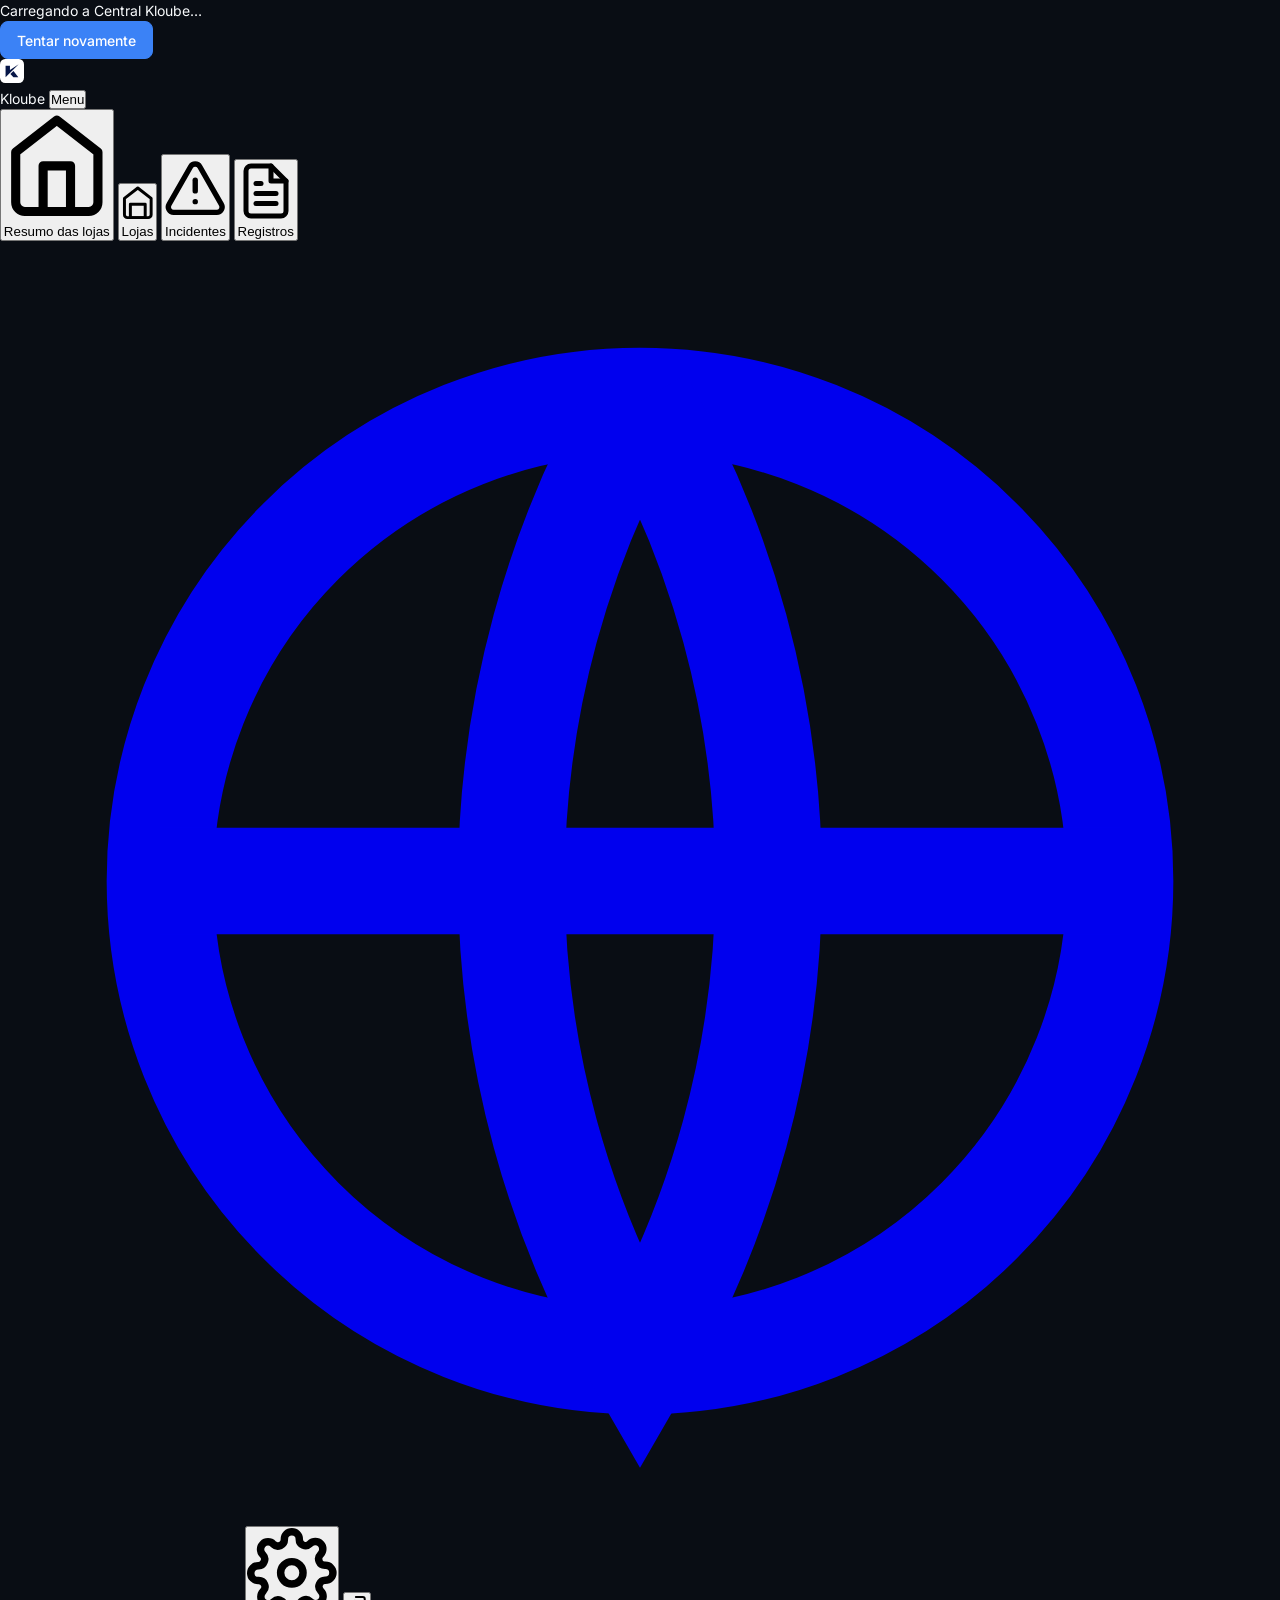
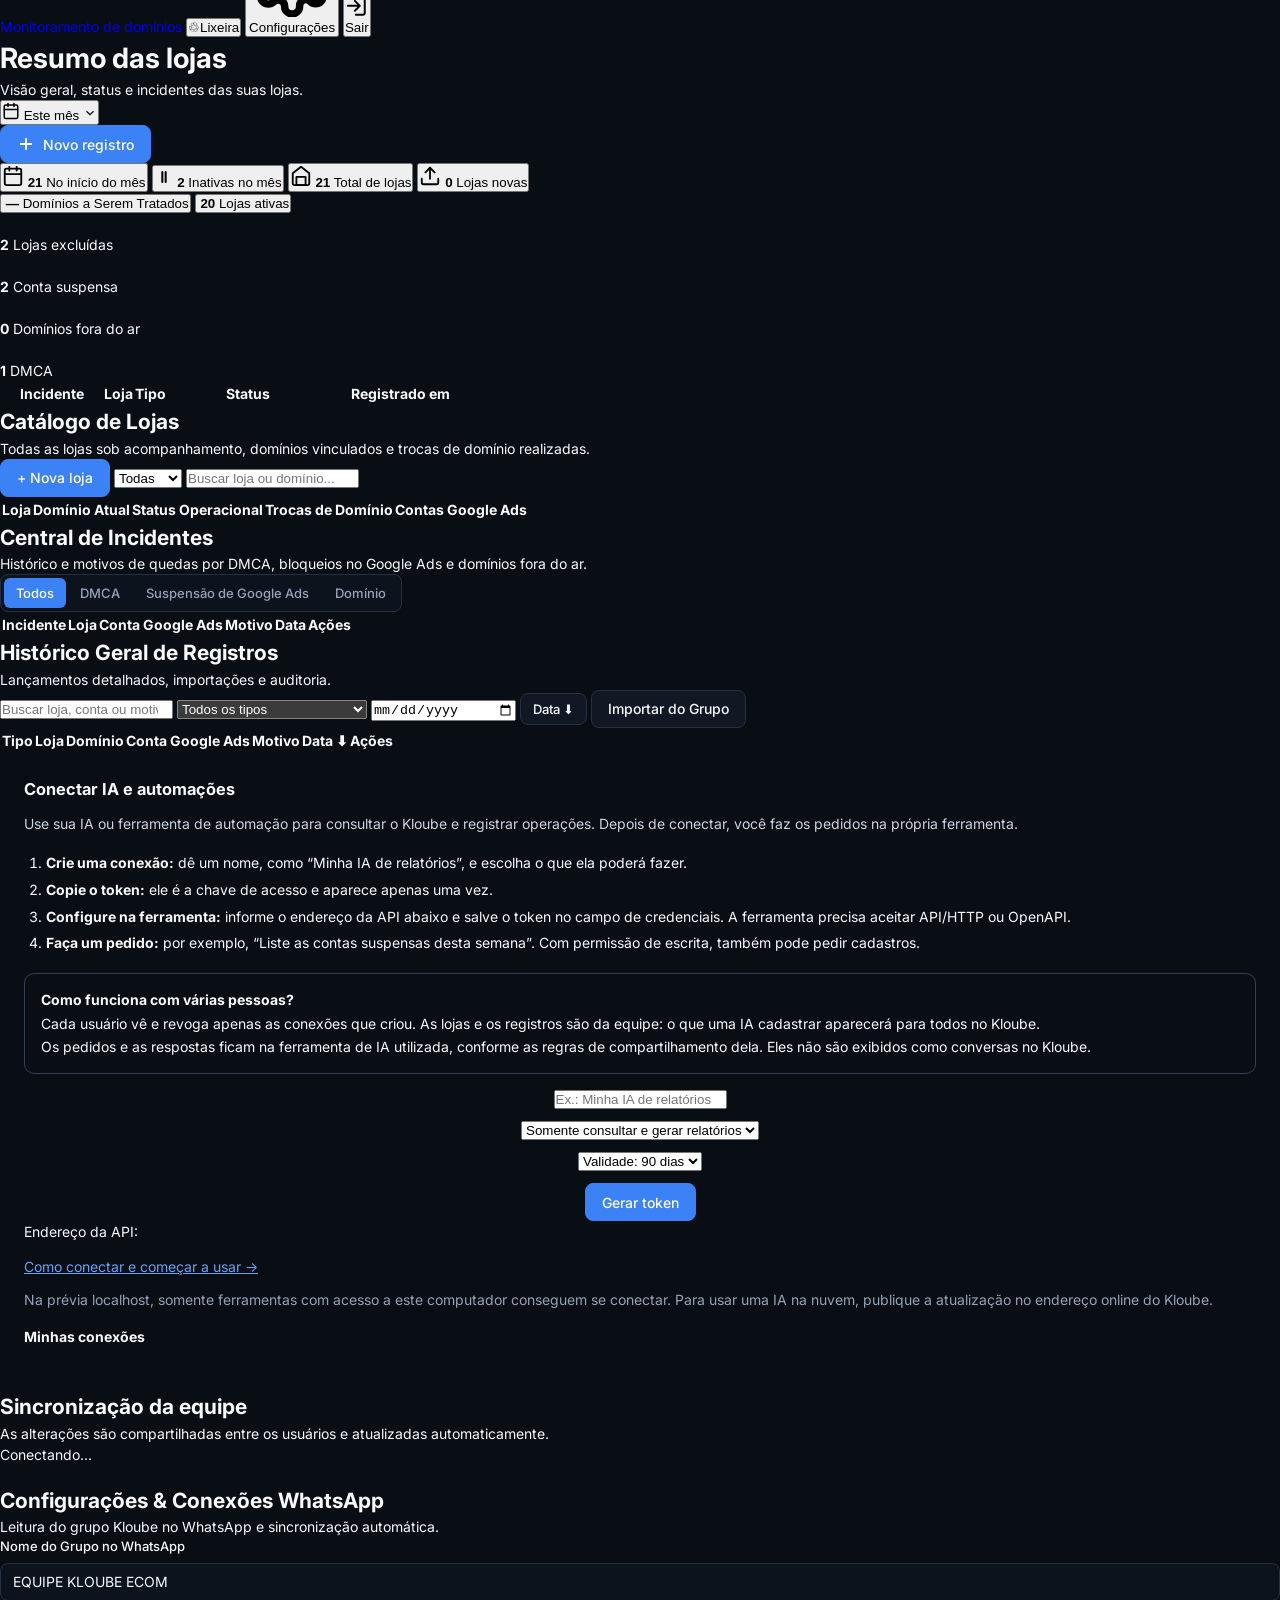
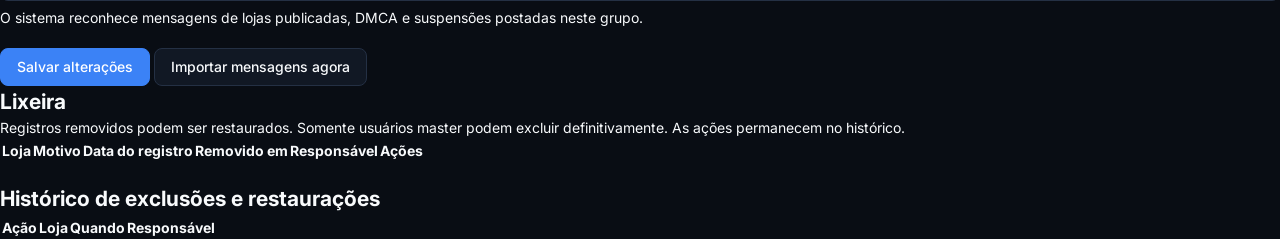
==== commit 0bb3ac1b: "Remove card Reativadas do resumo" ====
--- a/public/index.html
+++ b/public/index.html
@@ -10,7 +10,7 @@
     <link href="https://fonts.googleapis.com/css2?family=Inter:wght@400;500;600;700&family=JetBrains+Mono:wght@400;500&family=Plus+Jakarta+Sans:wght@600;700&display=swap" rel="stylesheet">
     <link rel="stylesheet" href="/styles.css?v=compact-tables-6" />
     <link rel="stylesheet" href="/date-picker.css?v=20261105">
-    <link rel="stylesheet" href="/kloube-theme.css?v=5">
+    <link rel="stylesheet" href="/kloube-theme.css?v=6">
 </head>
 <body class="app-layout">
     <div id="dashboard-loading" class="dashboard-loading">
@@ -226,19 +226,6 @@
                     </span>
                 </button>
                 <!-- 5. Reativadas -->
-                <button type="button" aria-controls="inspector-drawer" aria-pressed="false" class="metric-kpi-item" data-inspect="reactivated_stores" title="Clique para ver lojas reativadas">
-                    <span class="kpi-icon-box kpi-icon-box-muted">
-                        <svg width="22" height="22" viewBox="0 0 24 24" fill="none" stroke="currentColor" stroke-width="2" stroke-linecap="round" stroke-linejoin="round">
-                            <path d="M21 15v4a2 2 0 0 1-2 2H5a2 2 0 0 1-2-2v-4"></path>
-                            <polyline points="17 8 12 3 7 8"></polyline>
-                            <line x1="12" y1="3" x2="12" y2="15"></line>
-                        </svg>
-                    </span>
-                    <span class="kpi-body">
-                        <strong class="kpi-number" id="kpi-reactivated-stores">0</strong>
-                        <span class="kpi-label">Reativadas</span>
-                    </span>
-                </button>
             </div>
 
             <div class="attention-section" role="region" aria-label="Status das lojas">
@@ -812,7 +799,7 @@
 
     <div id="toast-container" class="toast-container" aria-live="polite"></div>
     <script src="/date-picker.js?v=20261105-exact-day"></script>
-    <script src="/app.js?v=carregamento"></script>
+    <script src="/app.js?v=resumo-quatro"></script>
     <script src="/integrations.js?v=1"></script>
 </body>
 </html>
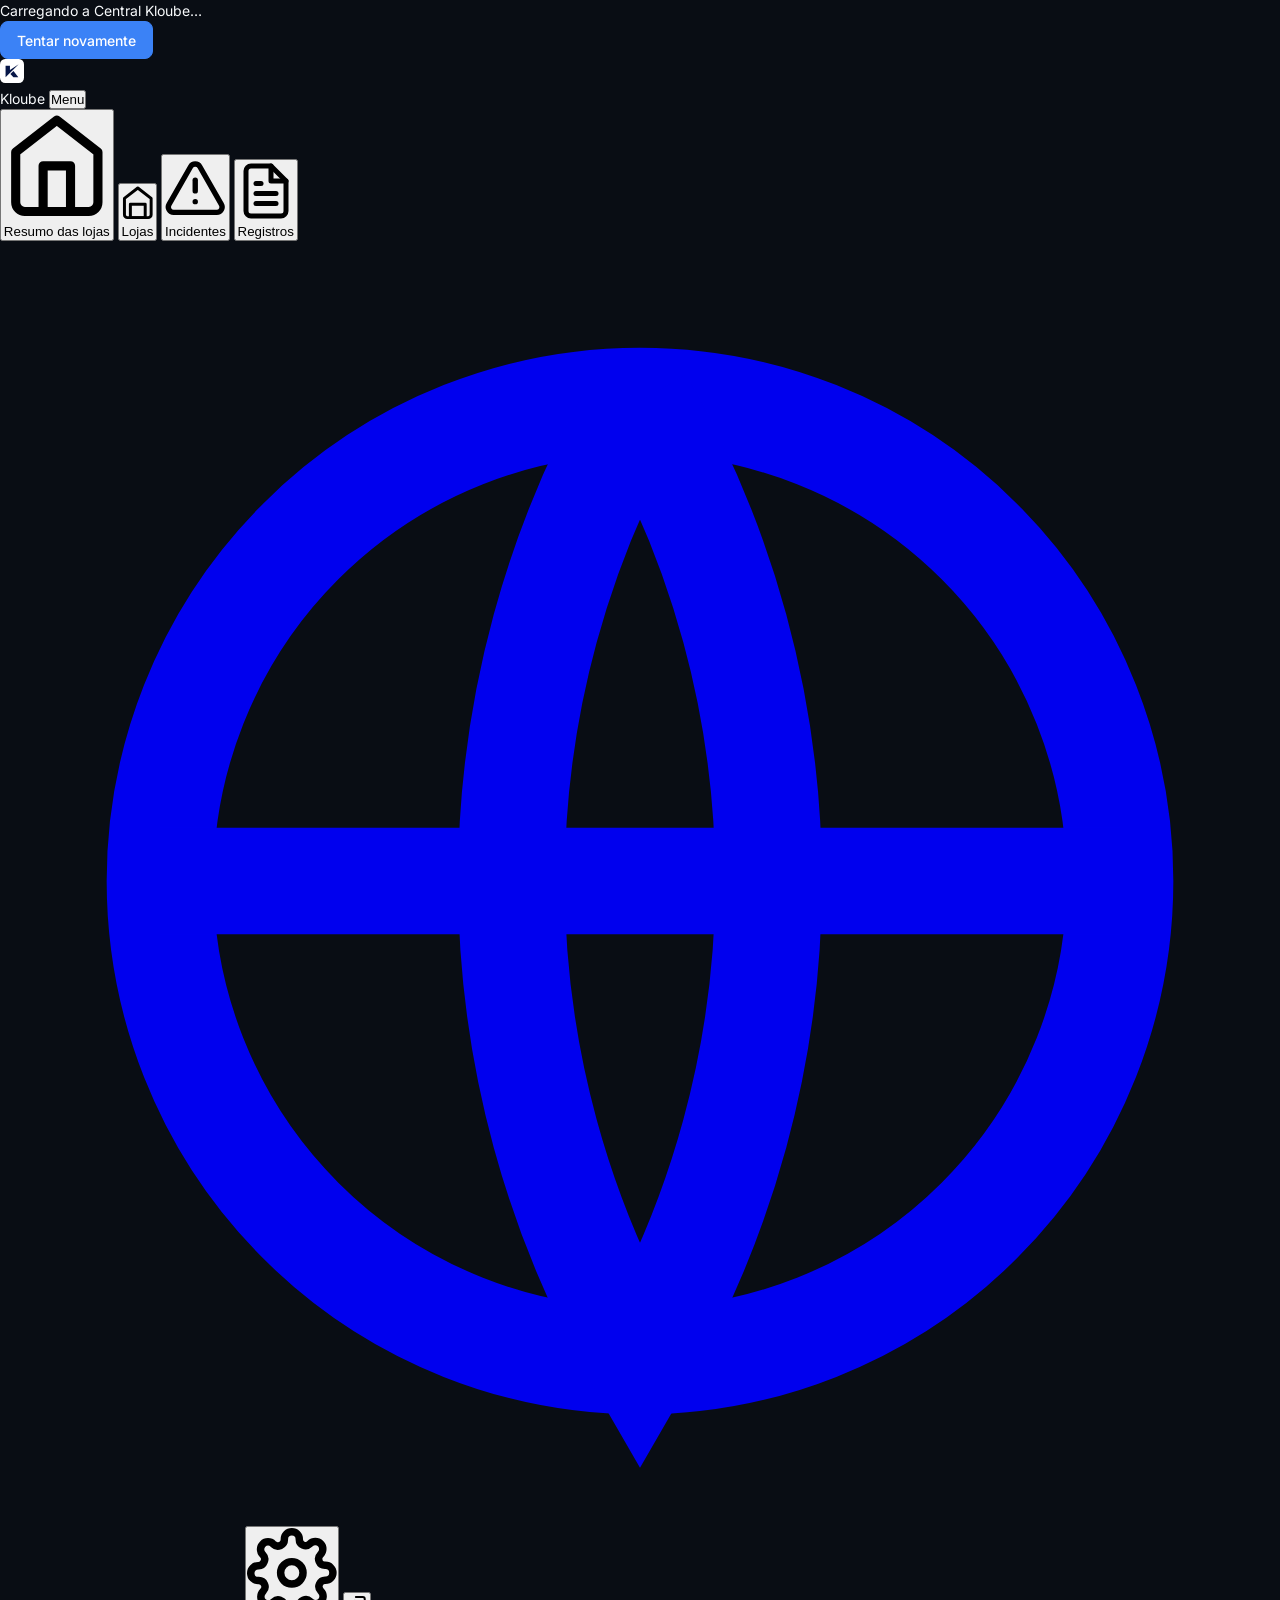
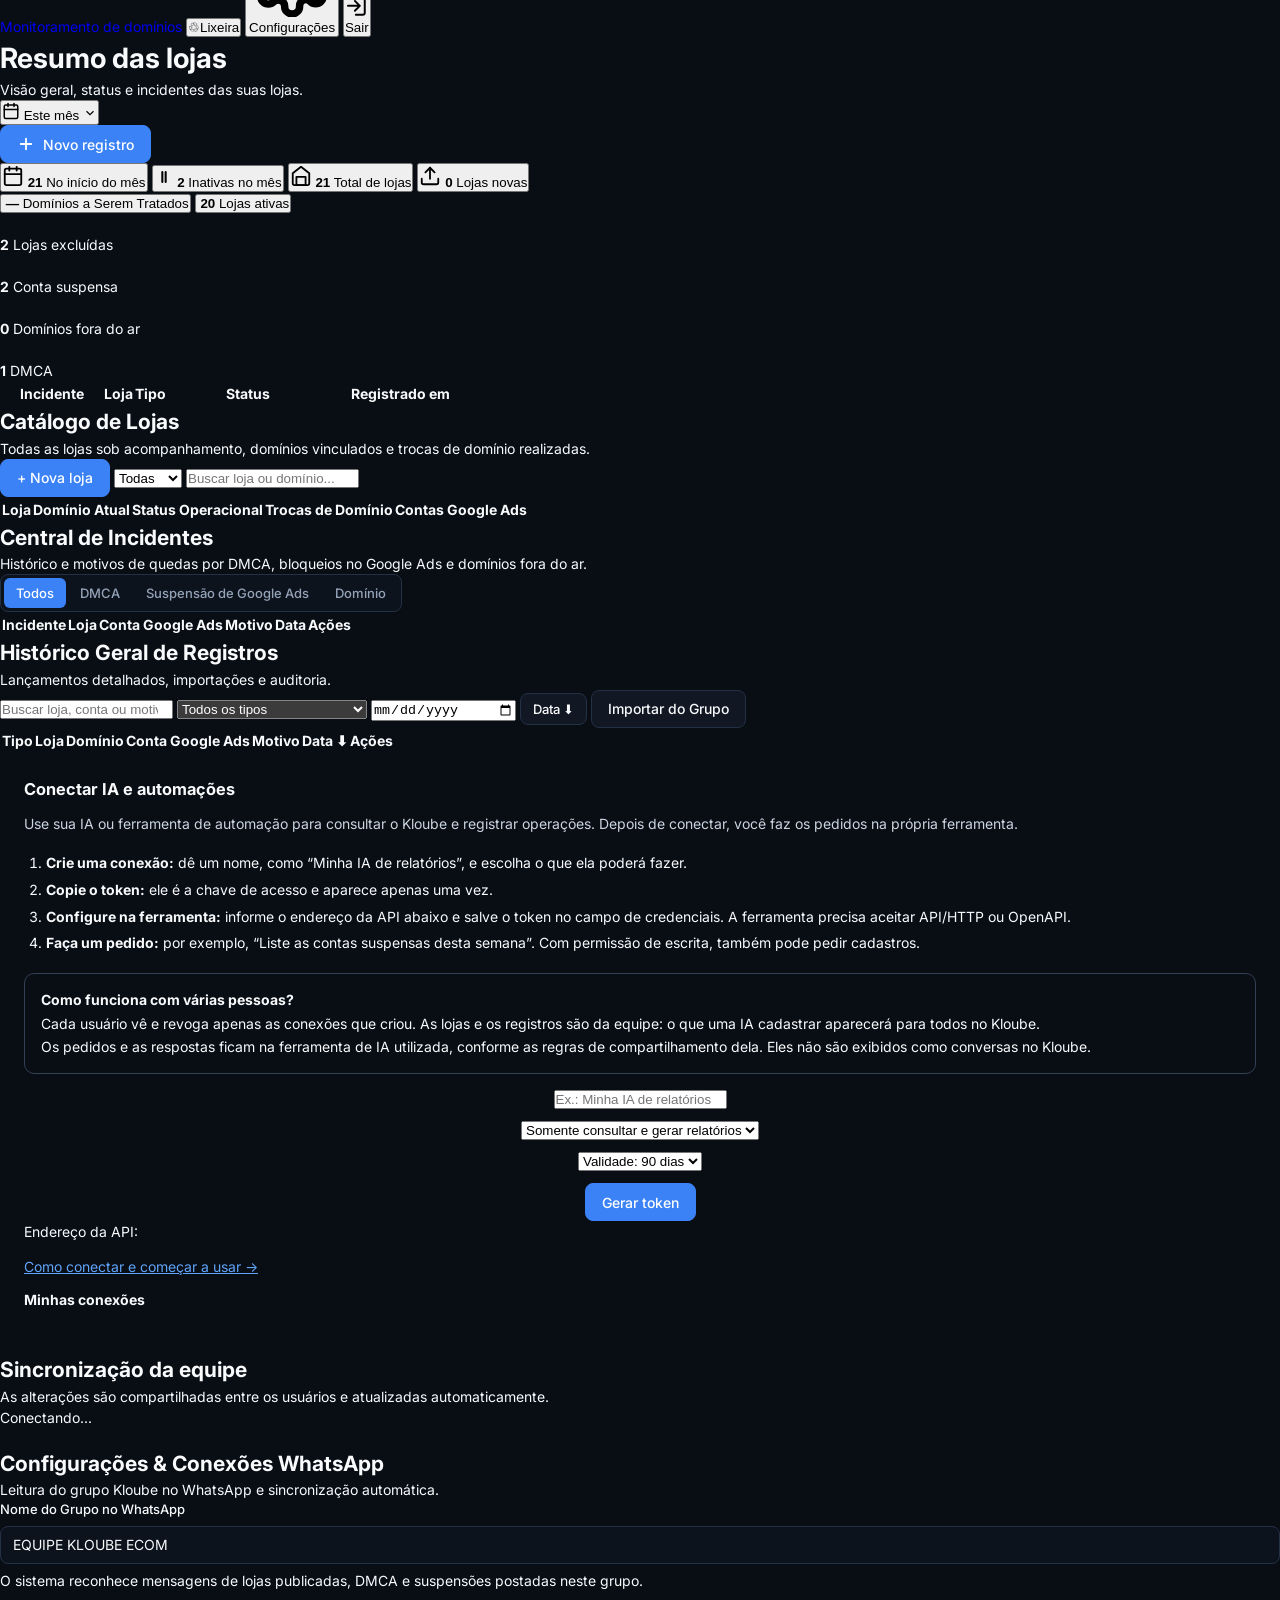
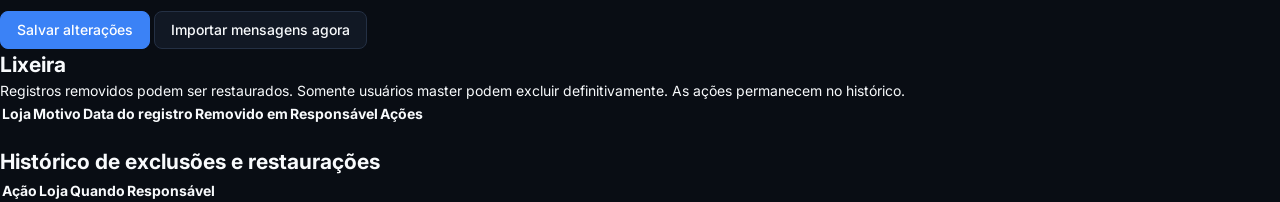
==== commit 03933096: "Remove aviso de localhost nas integrações" ====
--- a/public/index.html
+++ b/public/index.html
@@ -8,7 +8,7 @@
     <link rel="preconnect" href="https://fonts.googleapis.com">
     <link rel="preconnect" href="https://fonts.gstatic.com" crossorigin>
     <link href="https://fonts.googleapis.com/css2?family=Inter:wght@400;500;600;700&family=JetBrains+Mono:wght@400;500&family=Plus+Jakarta+Sans:wght@600;700&display=swap" rel="stylesheet">
-    <link rel="stylesheet" href="/styles.css?v=compact-tables-6" />
+    <link rel="stylesheet" href="/styles.css?v=compact-tables-7" />
     <link rel="stylesheet" href="/date-picker.css?v=20261105">
     <link rel="stylesheet" href="/kloube-theme.css?v=6">
 </head>
@@ -507,7 +507,6 @@
                 <div id="integration-secret" hidden><p>Copie agora: o token só aparece uma vez. Guarde-o no campo de credenciais da ferramenta.</p><input id="integration-token" readonly class="search-input" style="width:100%"><button class="btn btn-secondary" type="button" id="integration-copy">Copiar token</button><button class="btn btn-secondary" type="button" id="integration-hide">Ocultar token</button></div>
                 <p>Endereço da API: <code id="integration-url"></code></p>
                 <p style="margin:12px 0"><a href="/integration-guide.html" target="_blank" rel="noopener" style="color:#60a5fa">Como conectar e começar a usar →</a></p>
-                <p style="color:#94a3b8;margin-bottom:16px">Na prévia localhost, somente ferramentas com acesso a este computador conseguem se conectar. Para usar uma IA na nuvem, publique a atualização no endereço online do Kloube.</p>
                 <h4>Minhas conexões</h4>
                 <div id="integration-list"></div>
             </div>
@@ -799,7 +798,7 @@
 
     <div id="toast-container" class="toast-container" aria-live="polite"></div>
     <script src="/date-picker.js?v=20261105-exact-day"></script>
-    <script src="/app.js?v=resumo-quatro"></script>
-    <script src="/integrations.js?v=1"></script>
+    <script src="/app.js?v=status-notion"></script>
+    <script src="/integrations.js?v=2"></script>
 </body>
 </html>
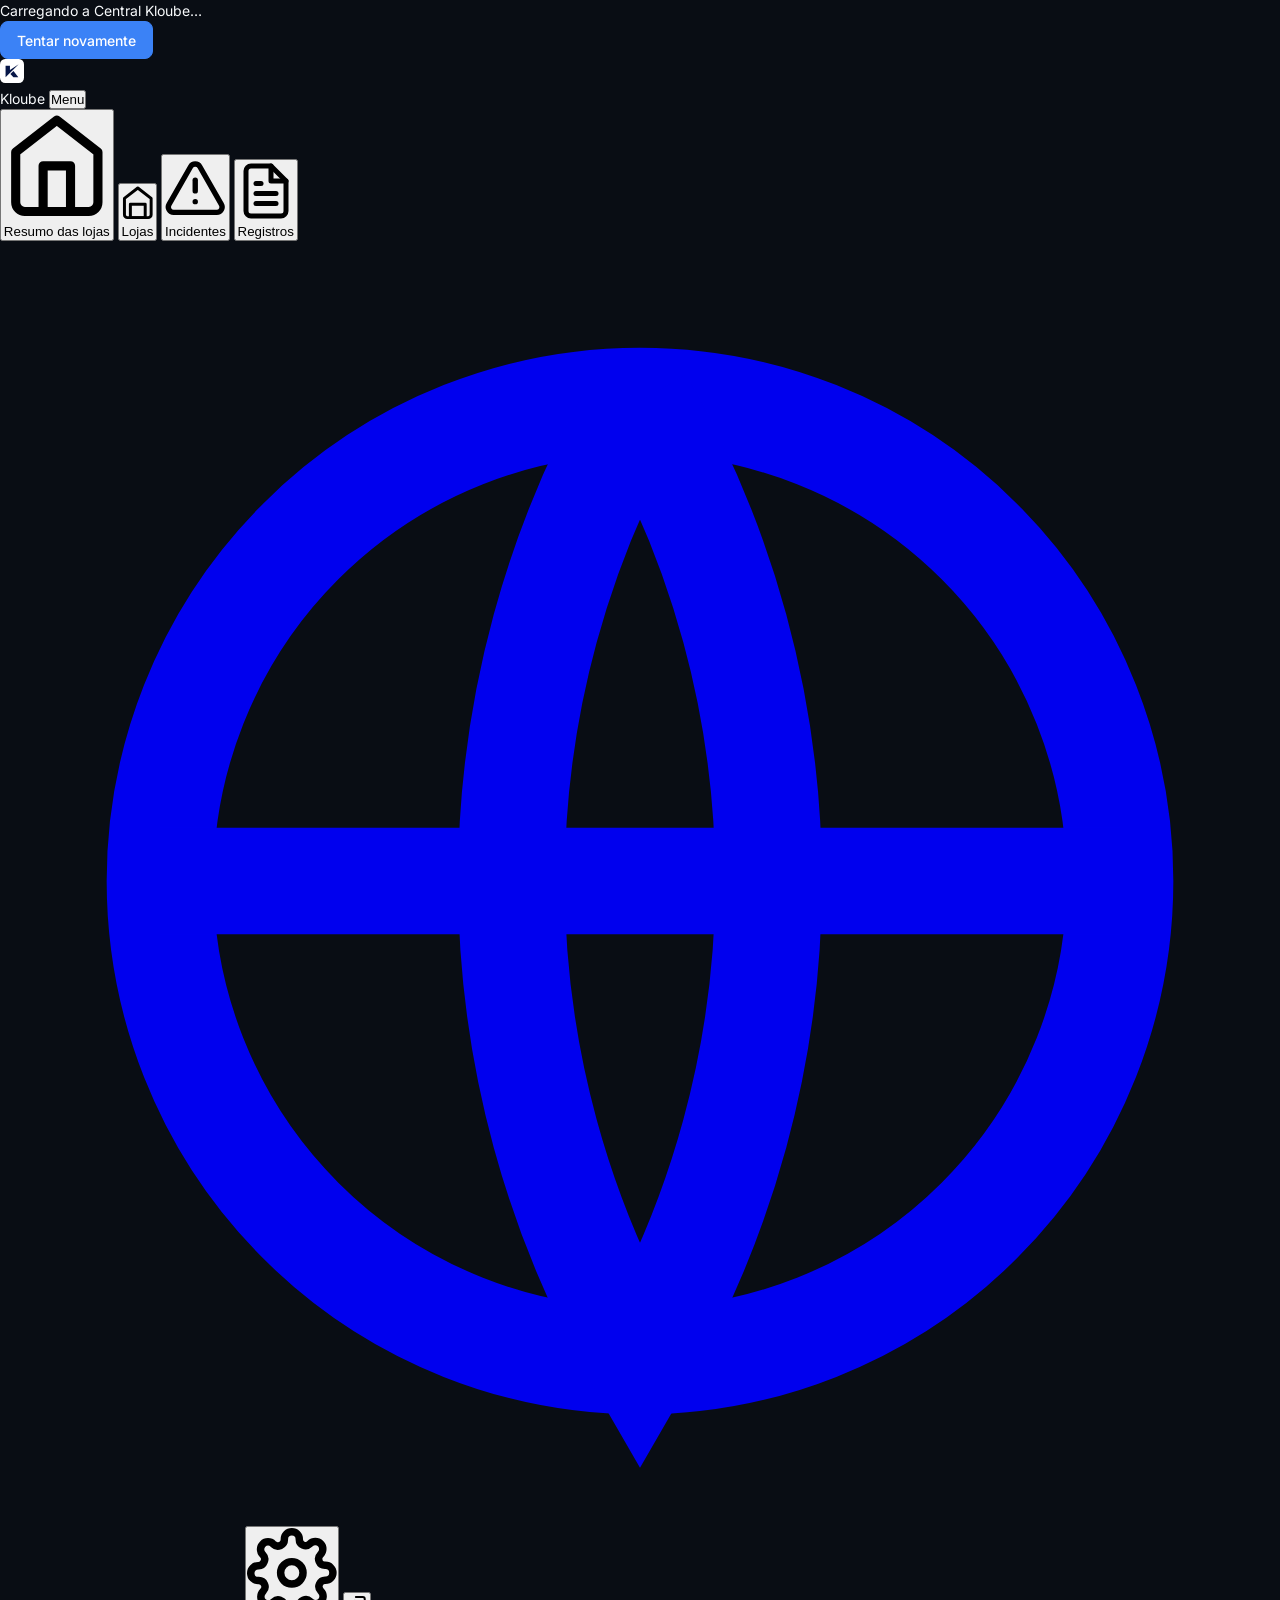
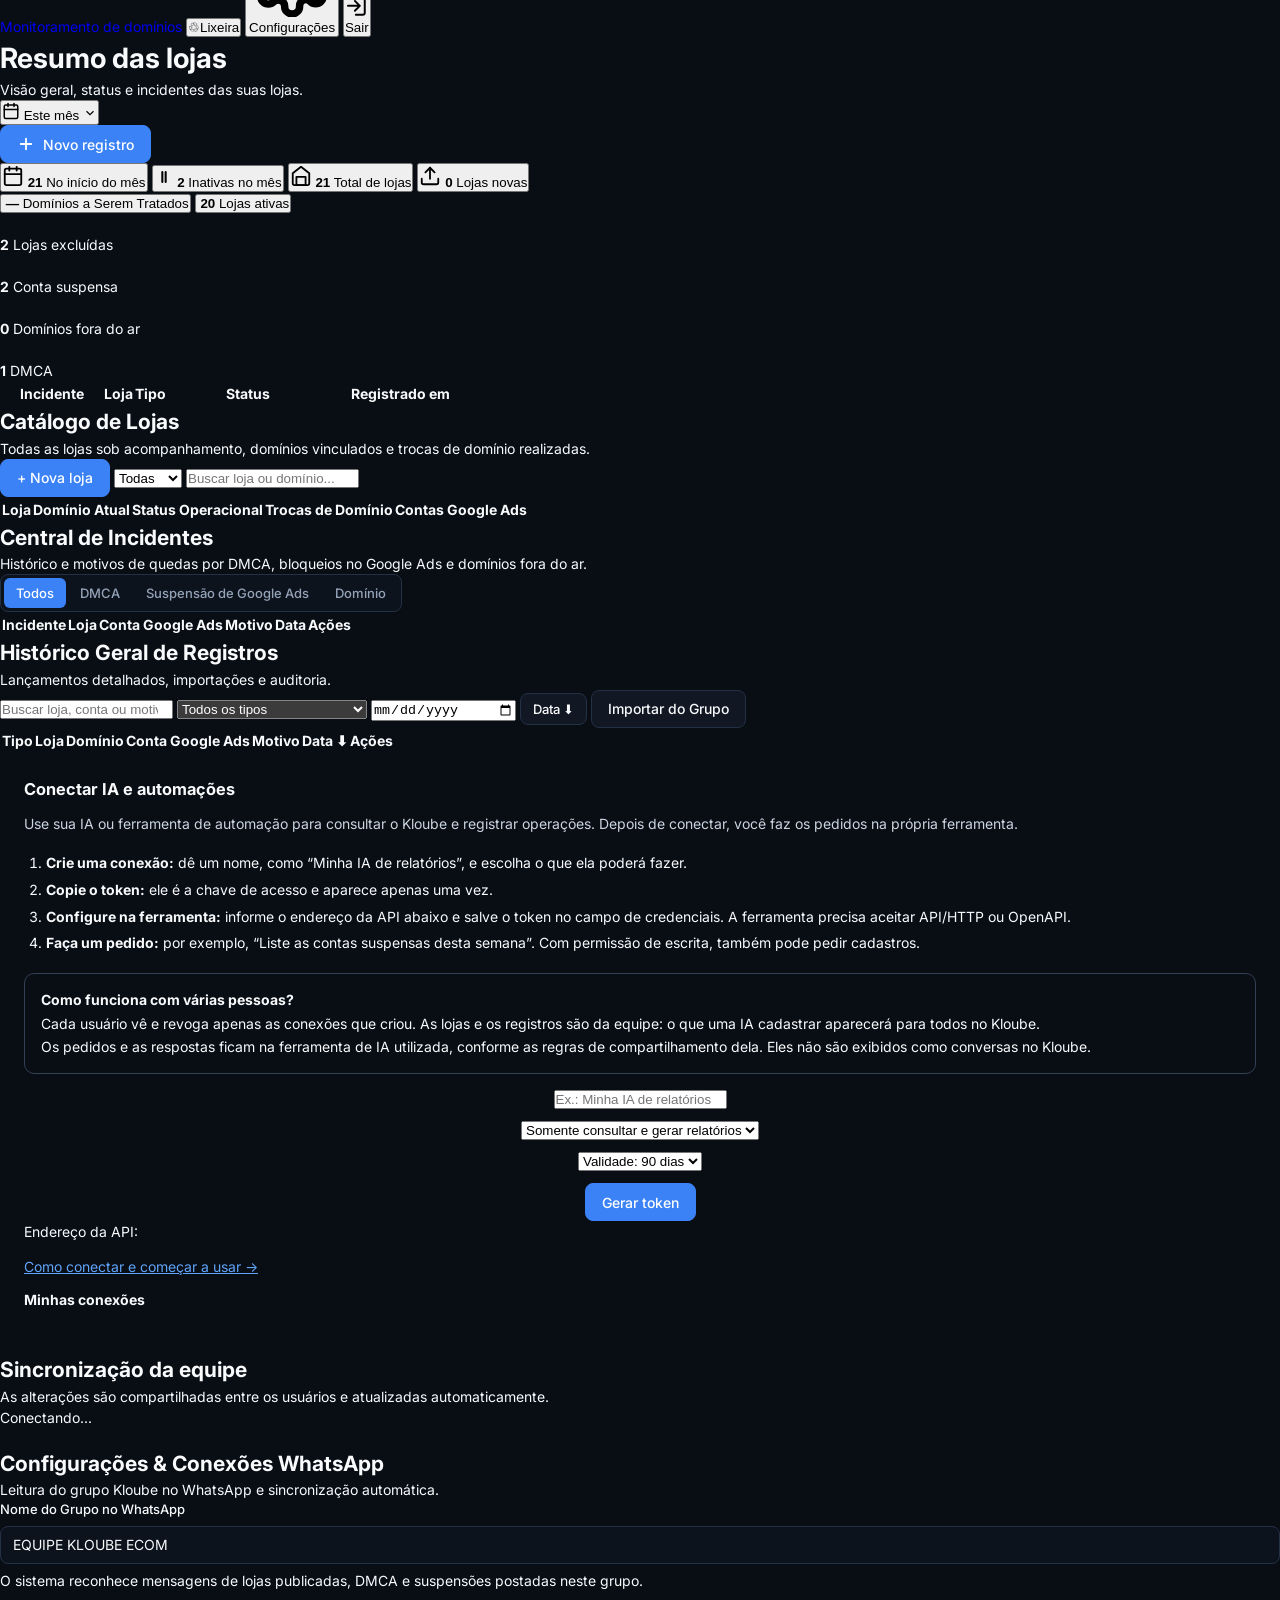
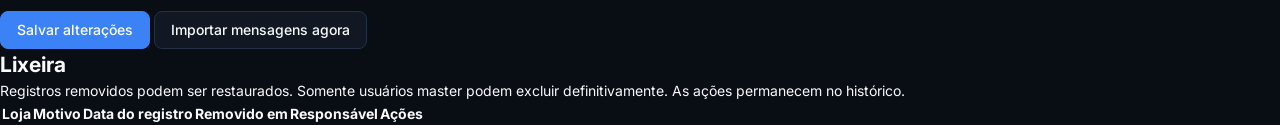
==== commit badfc6f3: "Remove histórico visual da Lixeira" ====
--- a/public/index.html
+++ b/public/index.html
@@ -547,7 +547,6 @@
                 <div class="panel-card-header"><div><h2 class="panel-card-title">Lixeira</h2><p class="panel-card-subtitle">Registros removidos podem ser restaurados. Somente usuários master podem excluir definitivamente. As ações permanecem no histórico.</p></div></div>
                 <div class="table-responsive"><table class="data-table"><thead><tr><th>Loja</th><th>Motivo</th><th>Data do registro</th><th>Removido em</th><th>Responsável</th><th>Ações</th></tr></thead><tbody id="trash-records-body"></tbody></table></div>
             </div>
-            <div class="panel-card" style="margin-top:20px"><div class="panel-card-header"><h2 class="panel-card-title">Histórico de exclusões e restaurações</h2></div><div class="table-responsive"><table class="data-table"><thead><tr><th>Ação</th><th>Loja</th><th>Quando</th><th>Responsável</th></tr></thead><tbody id="trash-audit-body"></tbody></table></div></div>
         </section>
     </main>
 
@@ -798,7 +797,7 @@
 
     <div id="toast-container" class="toast-container" aria-live="polite"></div>
     <script src="/date-picker.js?v=20261105-exact-day"></script>
-    <script src="/app.js?v=status-notion"></script>
+    <script src="/app.js?v=lixeira"></script>
     <script src="/integrations.js?v=2"></script>
 </body>
 </html>
